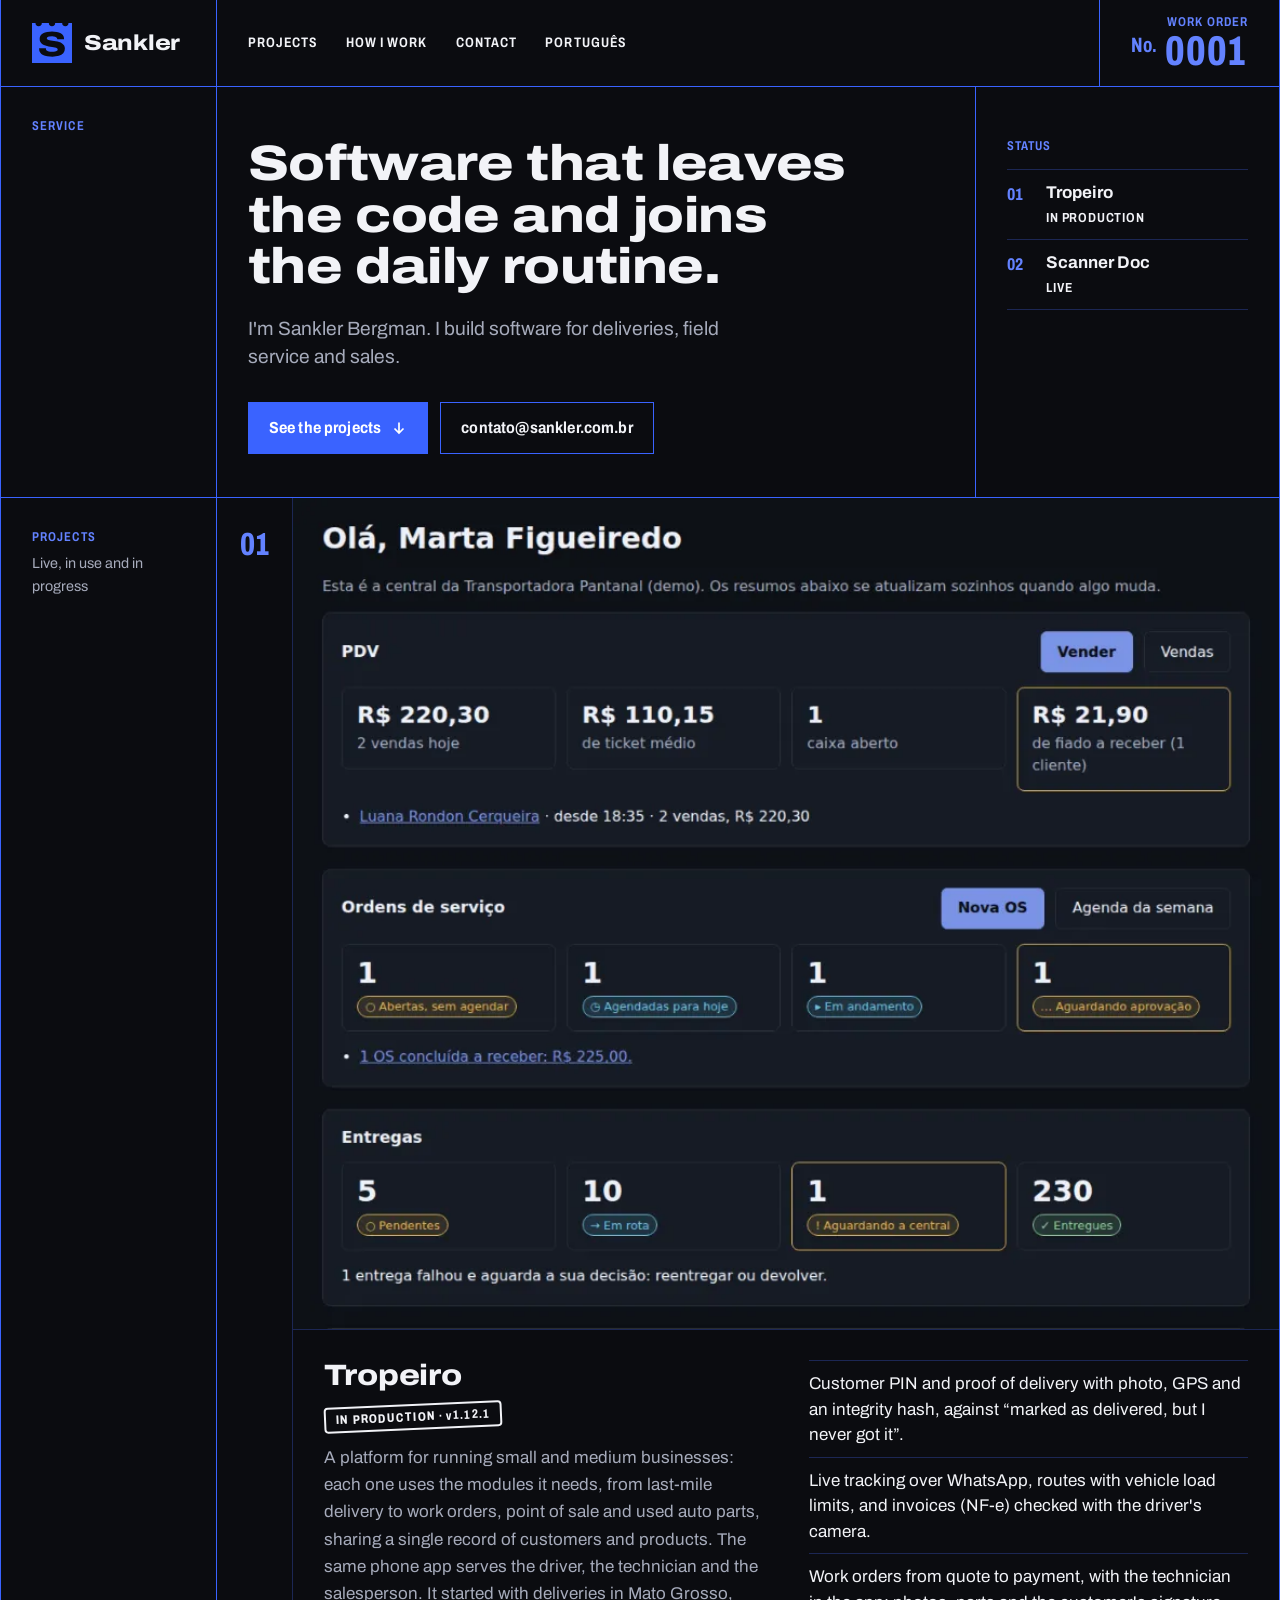
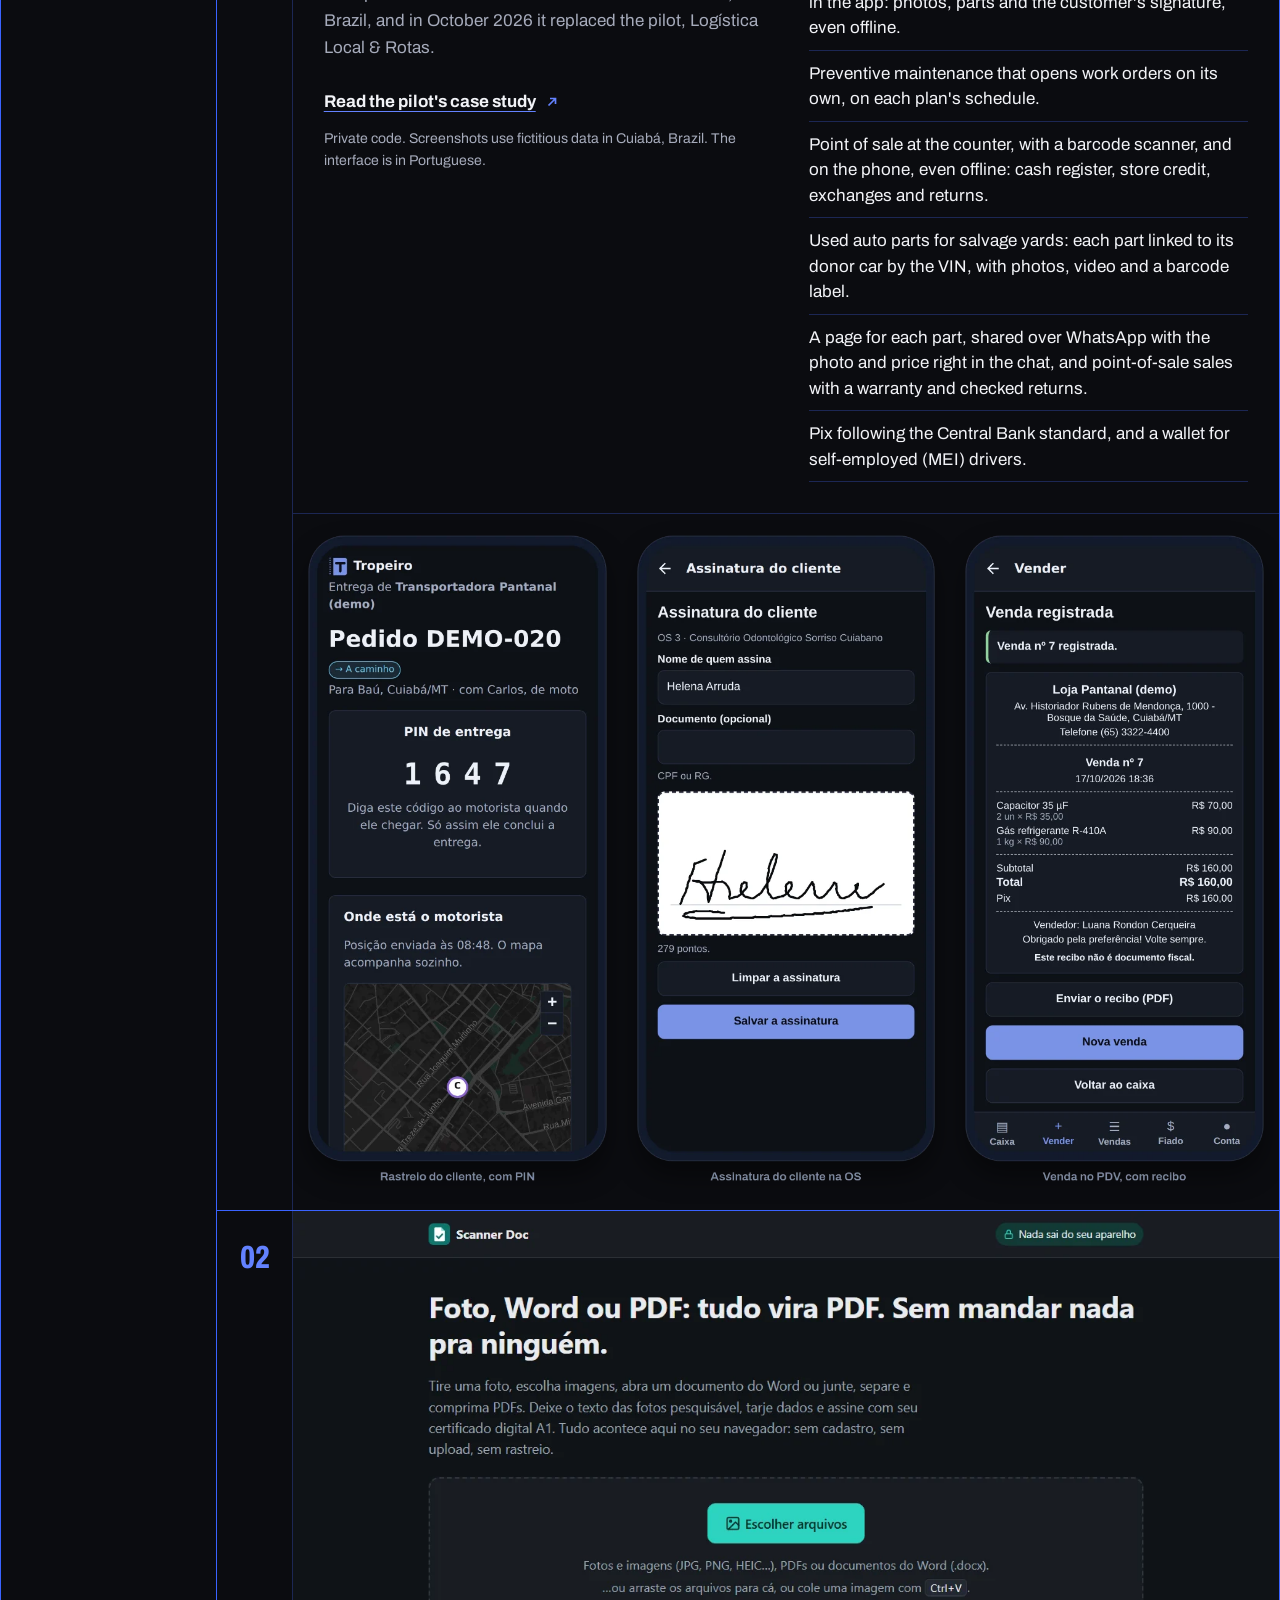
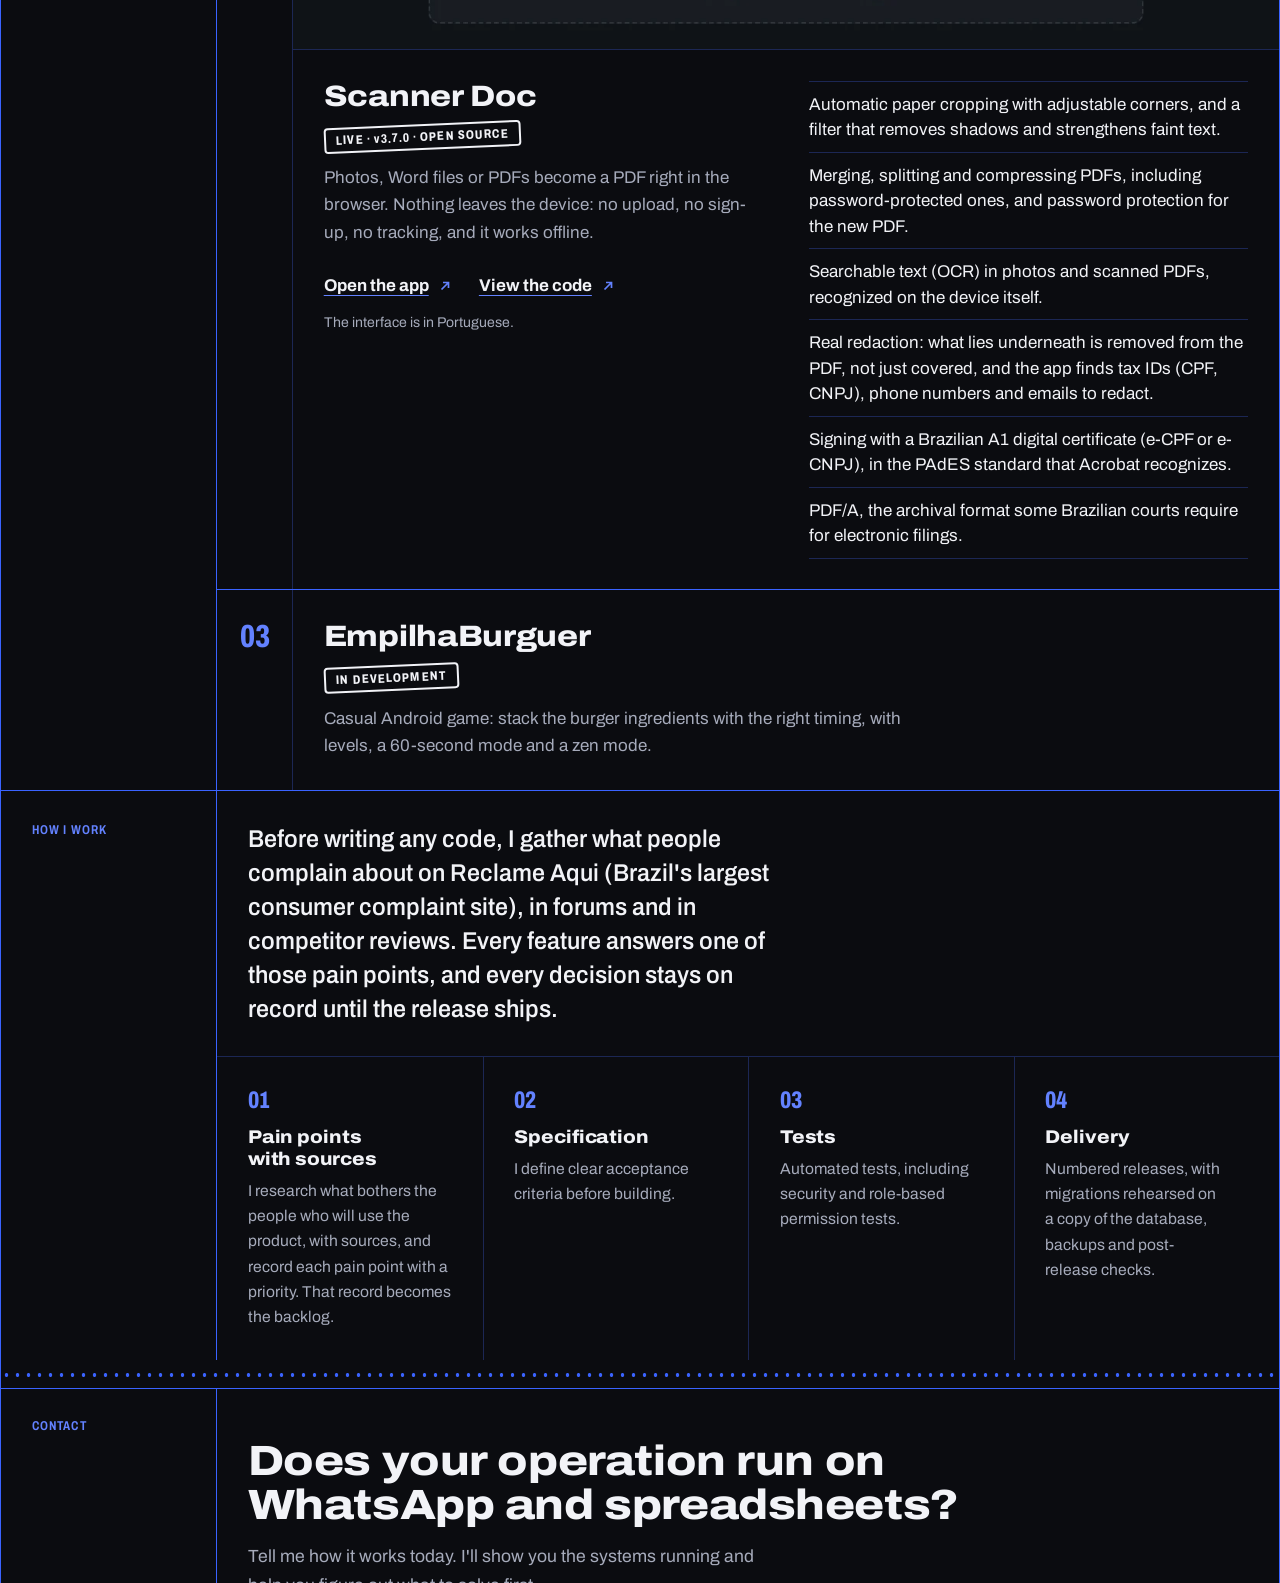
==== en/index.html @ 580c7a12 "fix: "© 2026 Sankler Bergman" numa linha a 1440px, sem partir o nome (#6) Na coluna de rótulos do ro" ====
<!doctype html>
<html lang="en">
<head>
  <meta charset="utf-8">
  <meta name="viewport" content="width=device-width, initial-scale=1">
  <title>Sankler Bergman · Software for the operations of small and mid-sized businesses</title>
  <meta name="description" content="I build software for deliveries, field service and sales at small and mid-sized businesses, with a web dashboard, a mobile app and Pix payments, starting from the real complaints of the people who use it.">
  <meta name="color-scheme" content="dark">
  <meta name="theme-color" content="#050608">
  <link rel="canonical" href="https://sankler.com.br/en/">
  <link rel="alternate" hreflang="pt-BR" href="https://sankler.com.br/">
  <link rel="alternate" hreflang="en" href="https://sankler.com.br/en/">
  <link rel="alternate" hreflang="x-default" href="https://sankler.com.br/">
  <link rel="icon" href="../favicon.ico" sizes="32x32">
  <link rel="icon" href="../favicon.svg" type="image/svg+xml">
  <link rel="apple-touch-icon" href="../apple-touch-icon.png">
  <meta property="og:type" content="website">
  <meta property="og:locale" content="en_US">
  <meta property="og:url" content="https://sankler.com.br/en/">
  <meta property="og:title" content="Sankler Bergman · Software for the operations of small and mid-sized businesses">
  <meta property="og:description" content="Deliveries, field service and sales, with a web dashboard, a mobile app and Pix payments, starting from the real complaints of the people who use it.">
  <meta property="og:image" content="https://sankler.com.br/assets/og.png">
  <meta property="og:image:width" content="1200">
  <meta property="og:image:height" content="630">
  <meta name="twitter:card" content="summary_large_image">
  <link rel="preload" href="../assets/fonts/archivo-latin.woff2" as="font" type="font/woff2" crossorigin>
  <link rel="stylesheet" href="../assets/style.css">
</head>
<body>
  <a class="skip" href="#content">Skip to content</a>

  <div class="sheet">
    <header class="head">
      <a class="brand" href="./" aria-label="Sankler, home">
        <img src="../assets/brand/sankler-simbolo-reduzido.svg" width="40" height="40" alt="">
        <span class="brand-name">Sankler</span>
        <span class="brand-sub">Software development</span>
      </a>
      <nav class="nav" aria-label="Main">
        <a href="#projects">Projects</a>
        <a href="#how-i-work">How I work</a>
        <a href="#contact">Contact</a>
        <a href="../" hreflang="pt-BR" lang="pt-BR">Português</a>
      </nav>
      <p class="order" aria-hidden="true"><span class="field">Work order</span> <span class="order-no"><span class="order-sign">No.</span> 0001</span></p>
    </header>

    <main id="content">
      <section class="row" aria-labelledby="title">
        <div class="row-label row-label-quiet"><p class="field">Service</p></div>
        <div class="hero">
          <div class="hero-main">
            <h1 id="title">Software that leaves the code and joins the daily routine.</h1>
            <p class="lead">I'm Sankler Bergman. I build software for deliveries, field service and sales.</p>
            <div class="actions">
              <a class="btn btn-primary" href="#projects">See the projects <span class="icon icon-down" aria-hidden="true"></span></a>
              <a class="btn" href="mailto:contato@sankler.com.br?subject=Contact%20from%20the%20website&amp;body=Company%3A%20%0D%0AWhat%20you%20do%3A%20%0D%0AHow%20you%20run%20operations%20today%3A%20%0D%0A">contato@sankler.com.br</a>
            </div>
          </div>
          <nav class="index" aria-labelledby="title-status">
            <p class="field" id="title-status">Status</p>
            <ol class="index-list">
              <li><a href="#tropeiro"><span class="index-n">01</span><span class="index-t">Tropeiro</span><span class="index-s">In production</span></a></li>
              <li><a href="#scanner"><span class="index-n">02</span><span class="index-t">Scanner Doc</span><span class="index-s">Live</span></a></li>
            </ol>
          </nav>
        </div>
      </section>

      <section id="projects" class="row" aria-labelledby="title-projects">
        <div class="row-label">
          <h2 class="field" id="title-projects">Projects</h2>
          <p class="label-note">Live, in use and in progress</p>
        </div>
        <div class="items">
          <article class="item" id="tropeiro" aria-labelledby="title-tropeiro">
            <p class="item-n" aria-hidden="true">01</p>
            <div class="item-body">
              <div class="item-text">
                <div class="item-head">
                  <h3 id="title-tropeiro">Tropeiro</h3>
                  <p class="stamp">In production · <span class="ver">v1.12.1</span></p>
                </div>
                <p>A platform for running small and medium businesses: each one uses the modules it needs, from last-mile delivery to work orders, point of sale and used auto parts, sharing a single record of customers and products. The same phone app serves the driver, the technician and the salesperson. It started with deliveries in Mato Grosso, Brazil, and in October 2026 it replaced the pilot, Logística Local &amp; Rotas.</p>
                <p class="links"><a class="go" href="https://github.com/sanklerbergman/logistica-local-rotas-case/blob/main/README.en.md">Read the pilot's case study</a></p>
                <p class="note">Private code. Screenshots use fictitious data in Cuiabá, Brazil. The interface is in Portuguese.</p>
              </div>
              <ul class="lines">
                <li>Customer PIN and proof of delivery with photo, GPS and an integrity hash, against “marked as delivered, but I never got it”.</li>
                <li>Live tracking over WhatsApp, routes with vehicle load limits, and invoices (NF-e) checked with the driver's camera.</li>
                <li>Work orders from quote to payment, with the technician in the app: photos, parts and the customer's signature, even offline.</li>
                <li>Preventive maintenance that opens work orders on its own, on each plan's schedule.</li>
                <li>Point of sale at the counter, with a barcode scanner, and on the phone, even offline: cash register, store credit, exchanges and returns.</li>
                <li>Used auto parts for salvage yards: each part linked to its donor car by the VIN, with photos, video and a barcode label.</li>
                <li>A page for each part, shared over WhatsApp with the photo and price right in the chat, and point-of-sale sales with a warranty and checked returns.</li>
                <li>Pix following the Central Bank standard, and a wallet for self-employed (MEI) drivers.</li>
              </ul>
            </div>
            <figure class="item-media">
              <picture>
                <source media="(max-width: 760px)" srcset="../assets/img/painel-inicio-escuro-celular.webp" width="912" height="768">
                <img src="../assets/img/painel-inicio-escuro.webp" width="1440" height="900" alt="Tropeiro's dashboard home, with live summaries of the company's point of sale, work orders and deliveries" fetchpriority="high">
              </picture>
            </figure>
            <figure class="item-media-end phones">
              <img src="../assets/img/celular-rastreio-escuro.webp" width="533" height="1129" loading="lazy" alt="Order tracking on the customer's phone, with the PIN that confirms receipt and the driver on the map">
              <img src="../assets/img/celular-os-escuro.webp" width="533" height="1129" loading="lazy" alt="The technician's app with the customer's finger-drawn signature on the work order">
              <img src="../assets/img/celular-pdv-escuro.webp" width="533" height="1129" loading="lazy" alt="A sale recorded on the phone's point of sale, with the receipt, the Pix payment and the button to send the PDF">
            </figure>
          </article>

          <article class="item" id="scanner" aria-labelledby="title-scanner">
            <p class="item-n" aria-hidden="true">02</p>
            <div class="item-body">
              <div class="item-text">
                <div class="item-head">
                  <h3 id="title-scanner">Scanner Doc</h3>
                  <p class="stamp">Live · <span class="ver">v3.7.0</span> · open source</p>
                </div>
                <p>Photos, Word files or PDFs become a PDF right in the browser. Nothing leaves the device: no upload, no sign-up, no tracking, and it works offline.</p>
                <p class="links">
                  <a class="go" href="https://scanner.sankler.com.br/">Open the app</a>
                  <a class="go" href="https://github.com/sanklerbergman/doc-scanner-pdf-engine">View the code</a>
                </p>
                <p class="note">The interface is in Portuguese.</p>
              </div>
              <ul class="lines">
                <li>Automatic paper cropping with adjustable corners, and a filter that removes shadows and strengthens faint text.</li>
                <li>Merging, splitting and compressing PDFs, including password-protected ones, and password protection for the new PDF.</li>
                <li>Searchable text (OCR) in photos and scanned PDFs, recognized on the device itself.</li>
                <li>Real redaction: what lies underneath is removed from the PDF, not just covered, and the app finds tax IDs (CPF, CNPJ), phone numbers and emails to redact.</li>
                <li>Signing with a Brazilian A1 digital certificate (e-CPF or e-CNPJ), in the PAdES standard that Acrobat recognizes.</li>
                <li>PDF/A, the archival format some Brazilian courts require for electronic filings.</li>
              </ul>
            </div>
            <figure class="item-media crop-top">
              <img src="../assets/img/scanner-escuro.webp" width="1280" height="800" loading="lazy" alt="Scanner Doc home screen: a button to choose photos, PDFs or Word files, and the promise that nothing leaves the device">
            </figure>
          </article>

          <article class="item item-slim" id="empilhaburguer" aria-labelledby="title-empilhaburguer">
            <p class="item-n" aria-hidden="true">03</p>
            <div class="item-body">
              <div class="item-head">
                <h3 id="title-empilhaburguer">EmpilhaBurguer</h3>
                <p class="stamp">In development</p>
              </div>
              <p>Casual Android game: stack the burger ingredients with the right timing, with levels, a 60-second mode and a zen mode.</p>
            </div>
          </article>
        </div>
      </section>

      <section id="how-i-work" class="row" aria-labelledby="title-method">
        <div class="row-label"><h2 class="field" id="title-method">How I work</h2></div>
        <div class="method">
          <p class="method-lead">Before writing any code, I gather what people complain about on Reclame Aqui (Brazil's largest consumer complaint site), in forums and in competitor reviews. Every feature answers one of those pain points, and every decision stays on record until the release ships.</p>
          <ol class="steps">
            <li>
              <h3>Pain points with sources</h3>
              <p>I research what bothers the people who will use the product, with sources, and record each pain point with a priority. That record becomes the backlog.</p>
            </li>
            <li>
              <h3>Specification</h3>
              <p>I define clear acceptance criteria before building.</p>
            </li>
            <li>
              <h3>Tests</h3>
              <p>Automated tests, including security and role-based permission tests.</p>
            </li>
            <li>
              <h3>Delivery</h3>
              <p>Numbered releases, with migrations rehearsed on a copy of the database, backups and post-release checks.</p>
            </li>
          </ol>
        </div>
      </section>

      <section id="contact" class="row row-stub" aria-labelledby="title-contact">
        <div class="row-label row-label-quiet"><p class="field">Contact</p></div>
        <div class="contact">
          <h2 class="contact-q" id="title-contact">Does your operation run on WhatsApp and spreadsheets?</h2>
          <p class="contact-text">Tell me how it works today. I'll show you the systems running and help you figure out what to solve first.</p>
          <div class="actions">
            <a class="btn btn-primary" href="mailto:contato@sankler.com.br?subject=Contact%20from%20the%20website&amp;body=Company%3A%20%0D%0AWhat%20you%20do%3A%20%0D%0AHow%20you%20run%20operations%20today%3A%20%0D%0A">contato@sankler.com.br</a>
            <a class="btn" href="https://www.linkedin.com/in/sankler-bergman-64962511b/">Message me on LinkedIn</a>
            <a class="btn" href="https://github.com/sanklerbergman">View GitHub</a>
          </div>
        </div>
      </section>
    </main>

    <footer class="row foot">
      <div class="row-label"><p>© 2026 <span>Sankler Bergman</span></p></div>
      <div class="foot-text"><p>No cookies. Visits counted by Cloudflare Web Analytics.</p><p class="version">v1.7.1</p></div>
    </footer>
  </div>
  <!-- Cloudflare Web Analytics --><script type='module' src='https://static.cloudflareinsights.com/beacon.min.js' data-cf-beacon='{"token": "7807c7852e47422086e274342e7d65ed"}'></script><!-- End Cloudflare Web Analytics -->
</body>
</html>
---- assets/style.css ----
/* sankler.com.br: uma folha só. A página é um talão de ordem de serviço:
   o azul da marca imprime a grade e os rótulos, o branco é o que foi preenchido.
   Sempre no tema escuro. */

@font-face {
  font-family: "Archivo";
  src: url("fonts/archivo-latin.woff2") format("woff2");
  font-weight: 100 900;
  font-stretch: 62% 125%;
  font-style: normal;
  font-display: swap;
}

:root {
  --desk: #050608;
  --paper: #0b0c10;
  --ink: #f2f3f7;
  --ink-soft: #a6abbb;
  --brand: #3a63ff;
  --brand-strong: #2a4ff0;
  --on-brand: #ffffff;
  --line: #3a63ff;
  --spot: #6382ff;
  --spot-rule: #1c2754;
  --spot-wash: #121a3a;
  --stamp: #f2f3f7;
  --sheet: 1600px;
  --label: 13.5rem;
  --pad: clamp(20px, 2.4vw, 32px);
  --ease-out: cubic-bezier(0.16, 1, 0.3, 1);
  color-scheme: dark;
}

*,
*::before,
*::after { box-sizing: border-box; }

html {
  -webkit-text-size-adjust: 100%;
  scroll-behavior: smooth;
  scrollbar-color: var(--brand) var(--desk);
}

body {
  margin: 0;
  background: var(--desk);
  color: var(--ink);
  font-family: "Archivo", "Segoe UI", system-ui, -apple-system, Roboto, "Helvetica Neue", Arial, sans-serif;
  font-size: 1.0625rem;
  line-height: 1.6;
  text-rendering: optimizeLegibility;
}

::selection { background: var(--brand); color: var(--on-brand); }

img, picture { display: block; max-width: 100%; height: auto; }

a {
  color: inherit;
  text-decoration-color: var(--spot);
  text-decoration-thickness: 1px;
  text-underline-offset: 4px;
}
a:hover { color: var(--spot); text-decoration-thickness: 2px; }

:focus-visible { outline: 2px solid var(--spot); outline-offset: 3px; }

h1, h2, h3 { margin: 0; text-wrap: balance; }
p { margin: 0; text-wrap: pretty; }
figure { margin: 0; }

.skip {
  position: absolute; left: 12px; top: -60px; z-index: 10;
  padding: 10px 14px;
  background: var(--brand); color: var(--on-brand); font-weight: 650; text-decoration: none;
}
.skip:focus { top: 12px; }
.skip:hover { color: var(--on-brand); }

/* Rótulo impresso: a voz do talão. */

.field {
  color: var(--spot);
  font-size: 0.8rem;
  font-weight: 650;
  font-stretch: 75%;
  letter-spacing: 0.09em;
  line-height: 1.3;
  text-transform: uppercase;
}

/* A folha */

.sheet {
  max-width: var(--sheet);
  margin-inline: auto;
  background: var(--paper);
  border-inline: 1px solid var(--line);
  /* O carimbo entra em scale(1.7) e passaria da borda no celular. clip corta sem criar rolagem e não quebra sticky. */
  overflow-x: clip;
}

@media (min-width: 1664px) {
  .sheet { margin-block: 32px; border-block: 1px solid var(--line); }
}

.row {
  display: grid;
  grid-template-columns: var(--label) minmax(0, 1fr);
  border-top: 1px solid var(--line);
}

.row-label {
  padding: var(--pad);
  border-right: 1px solid var(--line);
}

.label-note { color: var(--ink-soft); font-size: 0.9rem; margin-top: 6px; }

section { scroll-margin-top: 12px; }

/* Cabeçalho do talão */

.head {
  display: grid;
  grid-template-columns: var(--label) minmax(0, 1fr) auto;
  align-items: stretch;
}

.brand {
  display: grid;
  grid-template-columns: auto 1fr;
  column-gap: 12px;
  align-content: center;
  align-items: center;
  padding: 18px var(--pad);
  border-right: 1px solid var(--line);
  color: var(--ink);
  text-decoration: none;
}
.brand:hover { color: var(--ink); }
.brand img { width: 40px; height: 40px; align-self: center; }
.brand-name { font-size: 1.35rem; font-weight: 800; font-stretch: 118%; letter-spacing: -0.01em; line-height: 1.05; }
/* O subtítulo só cabe numa linha no celular, onde a marca tem a largura toda. */
.brand-sub { display: none; color: var(--ink-soft); font-size: 0.8rem; font-stretch: 80%; line-height: 1.3; }

.nav {
  display: flex;
  flex-wrap: wrap;
  align-items: center;
  gap: 0 4px;
  padding: 10px calc(var(--pad) - 12px);
}
.nav a {
  display: inline-flex; align-items: center; min-height: 44px; padding: 0 12px;
  color: var(--ink);
  font-size: 0.86rem; font-weight: 650; font-stretch: 78%;
  letter-spacing: 0.08em; text-transform: uppercase; text-decoration: none;
}
.nav a:hover { color: var(--spot); text-decoration: underline; text-decoration-thickness: 2px; }

.order {
  display: flex; flex-direction: column; justify-content: center; align-items: flex-end;
  padding: 14px var(--pad);
  border-left: 1px solid var(--line);
  text-align: right;
}
.order-no {
  color: var(--spot);
  font-size: 2.6rem; font-weight: 800; font-stretch: 70%;
  font-variant-numeric: tabular-nums;
  letter-spacing: 0.02em; line-height: 1;
}
.order-sign { font-size: 0.5em; font-weight: 700; letter-spacing: 0; vertical-align: 0.6em; margin-right: 2px; }

/* Serviço */

.hero {
  display: grid;
  grid-template-columns: minmax(0, 1fr) 19rem;
}

.hero-main { padding: clamp(28px, 4vw, 56px) var(--pad) clamp(28px, 3.4vw, 48px); }

.hero h1 {
  font-size: clamp(2.1rem, 3.9vw, 4.5rem);
  font-weight: 800;
  font-stretch: 118%;
  letter-spacing: -0.012em;
  line-height: 1.03;
}

.lead {
  color: var(--ink-soft);
  font-size: clamp(1.1rem, 1.5vw, 1.3rem);
  line-height: 1.5;
  max-width: 44ch;
  margin-top: 22px;
}

.actions { display: flex; flex-wrap: wrap; gap: 12px; margin-top: 30px; }

.btn {
  display: inline-flex; align-items: center; justify-content: center; gap: 10px;
  min-height: 48px; padding: 12px 20px;
  border: 1px solid var(--line);
  background: transparent; color: var(--ink);
  font-size: 1rem; font-weight: 700; font-stretch: 88%; letter-spacing: 0.01em;
  text-decoration: none;
  transition: background-color 0.18s var(--ease-out), color 0.18s var(--ease-out);
}
.btn:hover { background: var(--spot-wash); color: var(--ink); }
.btn-primary { background: var(--brand); border-color: var(--brand); color: var(--on-brand); }
.btn-primary:hover { background: var(--brand-strong); color: var(--on-brand); }

.icon {
  display: inline-block; flex: none; width: 1em; height: 1em;
  background: currentColor;
  -webkit-mask: var(--glyph) center / contain no-repeat;
  mask: var(--glyph) center / contain no-repeat;
}
.icon-down { --glyph: url("data:image/svg+xml,%3Csvg xmlns='http://www.w3.org/2000/svg' viewBox='0 0 16 16'%3E%3Cpath d='M8 2.5v10M3.5 8.5 8 13l4.5-4.5' fill='none' stroke='%23000' stroke-width='1.7'/%3E%3C/svg%3E"); }

.index {
  display: flex; flex-direction: column;
  padding: clamp(28px, 4vw, 56px) var(--pad) var(--pad);
  border-left: 1px solid var(--line);
}
.index-list { list-style: none; margin: 14px 0 0; padding: 0; border-top: 1px solid var(--spot-rule); }
.index-list li { border-bottom: 1px solid var(--spot-rule); }
.index-list a {
  display: grid; grid-template-columns: 2.1rem 1fr; column-gap: 6px;
  padding: 12px 0 11px;
  text-decoration: none;
}
.index-n {
  grid-row: span 2;
  color: var(--spot); font-weight: 750; font-stretch: 75%;
  font-variant-numeric: tabular-nums; line-height: 1.5;
}
.index-t { font-weight: 700; line-height: 1.3; }
.index-s { color: var(--stamp); font-size: 0.82rem; font-weight: 650; font-stretch: 80%; letter-spacing: 0.06em; text-transform: uppercase; margin-top: 3px; }
.index-list a:hover .index-t { color: var(--spot); text-decoration: underline; text-decoration-thickness: 2px; text-underline-offset: 4px; }

/* Projetos: cada um é um item da OS, com a imagem encostada nas linhas. */

.item {
  display: grid;
  grid-template-columns: 4.75rem minmax(0, 1fr);
}
.item + .item { border-top: 1px solid var(--line); }

.item-n {
  grid-row: span 2;
  padding: var(--pad) 0;
  border-right: 1px solid var(--spot-rule);
  color: var(--spot);
  font-size: 2rem; font-weight: 800; font-stretch: 70%;
  font-variant-numeric: tabular-nums;
  line-height: 1; text-align: center;
}
.item-slim .item-n { grid-row: auto; }
.item:has(.item-media-end) .item-n { grid-row: span 3; }

.item-media { grid-column: 2; grid-row: 1; border-bottom: 1px solid var(--spot-rule); }
.item-media img { width: 100%; }
/* A captura do Scanner Doc termina logo abaixo da área de envio, sem texto cortado. */
.item-media.crop-top img { aspect-ratio: 1280 / 568; object-fit: cover; object-position: top; }

/* A segunda imagem do item fecha o item, depois do texto que ela mostra. */
.item-media-end { grid-column: 2; grid-row: 3; border-top: 1px solid var(--spot-rule); }

/* Os três celulares lado a lado; no celular viram uma faixa que corre para o lado. */
.phones { display: grid; grid-template-columns: repeat(3, minmax(0, 1fr)); }
.phones img { width: 100%; }

.item-body { grid-column: 2; grid-row: 2; padding: var(--pad); }
.item-slim .item-body { grid-row: 1; }
.item-body:has(.lines) {
  display: grid;
  grid-template-columns: minmax(0, 1fr) minmax(0, 1fr);
  column-gap: calc(var(--pad) * 1.5);
  align-items: start;
}

.item-body p { color: var(--ink-soft); margin-top: 14px; max-width: 60ch; }

.item h3 {
  font-size: clamp(1.5rem, 2.3vw, 2rem);
  font-weight: 800; font-stretch: 115%;
  letter-spacing: -0.01em; line-height: 1.08;
}

.stamp {
  display: inline-block;
  padding: 4px 10px 3px;
  border: 2px solid var(--stamp);
  border-radius: 4px;
  color: var(--stamp);
  font-size: 0.78rem; font-weight: 750; font-stretch: 78%;
  letter-spacing: 0.09em; line-height: 1.2; text-transform: uppercase;
  white-space: nowrap;
  transform: rotate(-2.5deg);
}
.item-body .stamp { color: var(--stamp); margin-top: 12px; }
.stamp .ver { text-transform: none; }

.lines { list-style: none; margin: 0; padding: 0; border-top: 1px solid var(--spot-rule); }
.lines li { padding: 10px 0 9px; border-bottom: 1px solid var(--spot-rule); line-height: 1.5; }

.item-body .links { display: flex; flex-wrap: wrap; gap: 8px 26px; margin-top: 18px; }
.go {
  display: inline-flex; align-items: center; gap: 8px; min-height: 44px;
  color: var(--ink); font-weight: 700;
  text-decoration: underline; text-decoration-color: var(--spot);
}
.go::after {
  content: ""; width: 0.95em; height: 0.95em; flex: none;
  background: var(--spot);
  -webkit-mask: url("data:image/svg+xml,%3Csvg xmlns='http://www.w3.org/2000/svg' viewBox='0 0 16 16'%3E%3Cpath d='M4.5 11.5l7-7M6 4.5h5.5V10' fill='none' stroke='%23000' stroke-width='1.7'/%3E%3C/svg%3E") center / contain no-repeat;
  mask: url("data:image/svg+xml,%3Csvg xmlns='http://www.w3.org/2000/svg' viewBox='0 0 16 16'%3E%3Cpath d='M4.5 11.5l7-7M6 4.5h5.5V10' fill='none' stroke='%23000' stroke-width='1.7'/%3E%3C/svg%3E") center / contain no-repeat;
  transition: transform 0.2s var(--ease-out);
}
.go:hover::after { transform: translate(2px, -2px); }

.item-body .note { font-size: 0.88rem; margin-top: 4px; }

/* Como eu trabalho */

.method-lead {
  padding: var(--pad);
  font-size: clamp(1.2rem, 1.9vw, 1.55rem);
  font-weight: 560; font-stretch: 94%;
  line-height: 1.4;
  max-width: 46ch;
}

.steps {
  list-style: none; margin: 0; padding: 0;
  display: grid; grid-template-columns: repeat(4, minmax(0, 1fr));
  border-top: 1px solid var(--spot-rule);
  counter-reset: passo;
}
.steps li { counter-increment: passo; padding: var(--pad); }
.steps li + li { border-left: 1px solid var(--spot-rule); }
.steps li::before {
  content: counter(passo, decimal-leading-zero);
  display: block;
  color: var(--spot);
  font-size: 1.5rem; font-weight: 800; font-stretch: 70%;
  font-variant-numeric: tabular-nums; line-height: 1;
}
.steps h3 { font-size: 1.15rem; font-weight: 800; font-stretch: 110%; letter-spacing: -0.005em; line-height: 1.2; margin-top: 14px; }
.steps p { color: var(--ink-soft); font-size: 0.98rem; margin-top: 8px; }

/* Contato: o canhoto, depois do picote. */

.row-stub { position: relative; border-top: 0; margin-top: 28px; }
.row-stub::before {
  content: "";
  position: absolute; left: 0; right: 0; top: -15px; height: 4px;
  background: radial-gradient(circle, var(--line) 1.6px, transparent 2.1px) 0 50% / 11px 4px repeat-x;
}
.row-stub::after {
  content: "";
  position: absolute; left: 0; right: 0; top: 0;
  border-top: 1px solid var(--line);
}

.contact { padding: clamp(28px, 4vw, 56px) var(--pad); }
.contact-q {
  font-size: clamp(1.75rem, 3.3vw, 2.8rem);
  font-weight: 800; font-stretch: 115%;
  letter-spacing: -0.01em; line-height: 1.05;
  max-width: 24ch;
}
.contact-text { color: var(--ink-soft); font-size: 1.1rem; max-width: 52ch; margin-top: 16px; }

/* Rodapé */

.foot { color: var(--ink-soft); font-size: 0.9rem; }
.foot .row-label { padding-block: 20px; }
/* O nome não se parte: onde a coluna é estreita, a quebra cai depois do ano. */
.foot .row-label p { font-stretch: 85%; }
.foot .row-label span { white-space: nowrap; }
.foot-text { display: flex; flex-wrap: wrap; justify-content: space-between; gap: 4px 24px; padding: 20px var(--pad); }
.version { font-variant-numeric: tabular-nums; }

/* O carimbo bate quando o item chega à tela. Sem suporte, ele já está lá. */

@media (prefers-reduced-motion: no-preference) {
  @supports (animation-timeline: view()) {
    .item .stamp {
      animation: carimbo var(--ease-out) both;
      animation-timeline: view();
      animation-range: entry 35% cover 30%;
    }
  }
}

@keyframes carimbo {
  from { opacity: 0; transform: rotate(-10deg) scale(1.7); }
  45% { opacity: 1; }
  to { opacity: 1; transform: rotate(-2.5deg) scale(1); }
}

/* Telas menores */

@media (max-width: 1080px) {
  :root { --label: 10.5rem; }
  .hero { grid-template-columns: 1fr; }
  .index { border-left: 0; border-top: 1px solid var(--line); padding-top: var(--pad); }
  .item { grid-template-columns: 4rem minmax(0, 1fr); }
  .steps { grid-template-columns: repeat(2, minmax(0, 1fr)); }
  .steps li:nth-child(3) { border-left: 0; }
  .steps li:nth-child(n + 3) { border-top: 1px solid var(--spot-rule); }
}

@media (max-width: 900px) {
  .item-body:has(.lines) { display: block; }
  .item-body .lines { margin-top: 18px; }
}

@media (max-width: 760px) {
  :root { --pad: 18px; }
  .row { grid-template-columns: 1fr; }
  .row-label { border-right: 0; border-bottom: 1px solid var(--spot-rule); padding-block: 12px; }
  .label-note { display: inline; margin: 0 0 0 10px; font-size: 0.85rem; }
  .label-note::before { content: "· "; }
  .row-label .field { display: inline; }
  .row-label-quiet {
    position: absolute; width: 1px; height: 1px; padding: 0; overflow: hidden;
    clip-path: inset(50%); white-space: nowrap;
  }

  .head { grid-template-columns: 1fr auto; }
  .brand { border-right: 0; padding-block: 14px; }
  .brand-sub { display: block; }
  .brand img { grid-row: span 2; width: 34px; height: 34px; }
  .brand-name { font-size: 1.3rem; }
  .order { padding-block: 12px; }
  .order-no { font-size: 2rem; }
  .nav { grid-column: 1 / -1; grid-row: 2; border-top: 1px solid var(--line); padding: 2px 6px; justify-content: space-between; }
  .nav a { padding: 0 8px; font-size: 0.8rem; }

  .hero-main { padding-top: 28px; }
  .actions .btn { flex: 1 1 100%; }

  .item { grid-template-columns: 3rem minmax(0, 1fr); }
  .item-media, .item-media-end { grid-column: 1 / -1; }
  .item-n { grid-row: 2; font-size: 1.5rem; padding-top: 22px; }
  .item-slim .item-n { grid-row: 1; }
  .item:has(.item-media-end) .item-n { grid-row: 2; }

  .phones {
    display: flex;
    overflow-x: auto;
    scroll-snap-type: x mandatory;
    overscroll-behavior-x: contain;
    scrollbar-width: thin;
  }
  .phones img { flex: 0 0 80%; width: 80%; scroll-snap-align: center; }
  .phones:focus-visible { outline-offset: -2px; }

  .steps { grid-template-columns: 1fr; }
  .steps li + li { border-left: 0; border-top: 1px solid var(--spot-rule); }

  .foot .row-label { border-bottom: 0; padding-bottom: 0; }
  .foot-text { padding-top: 4px; }
}

/* Celular estreito: o subtítulo da marca e a navegação continuam numa linha cada. */

@media (max-width: 400px) {
  .brand { padding-inline: 14px; column-gap: 10px; }
  .order { padding-inline: 14px; }
  .order .field { font-size: 0.72rem; letter-spacing: 0.05em; }
  .order-no { font-size: 1.75rem; }
  .nav { padding-inline: 2px; }
  .nav a { padding: 0 6px; letter-spacing: 0.04em; }
}

@media (max-width: 340px) {
  .order .field { display: none; }
  .nav a { padding: 0 4px; font-size: 0.74rem; letter-spacing: 0.02em; }
}

@media (prefers-reduced-motion: reduce) {
  html { scroll-behavior: auto; }
  .btn, .go::after { transition: none; }
}
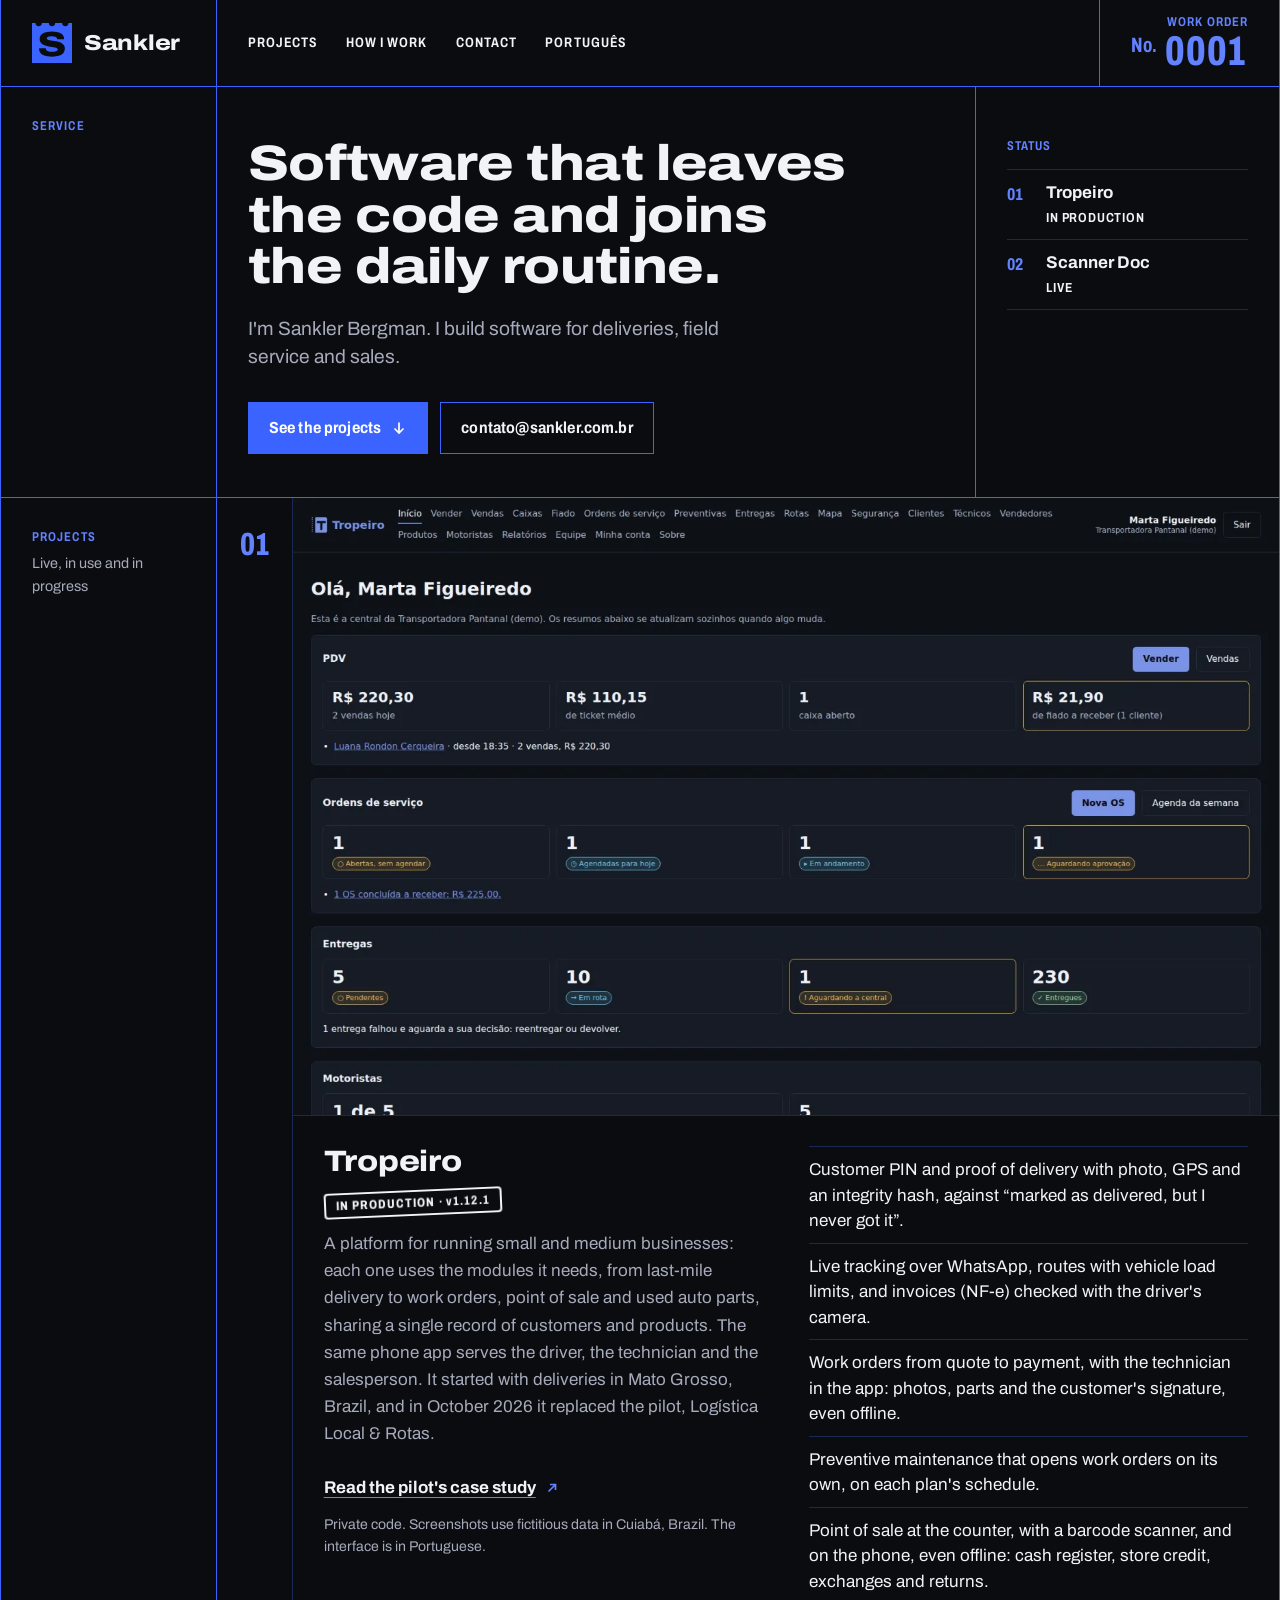
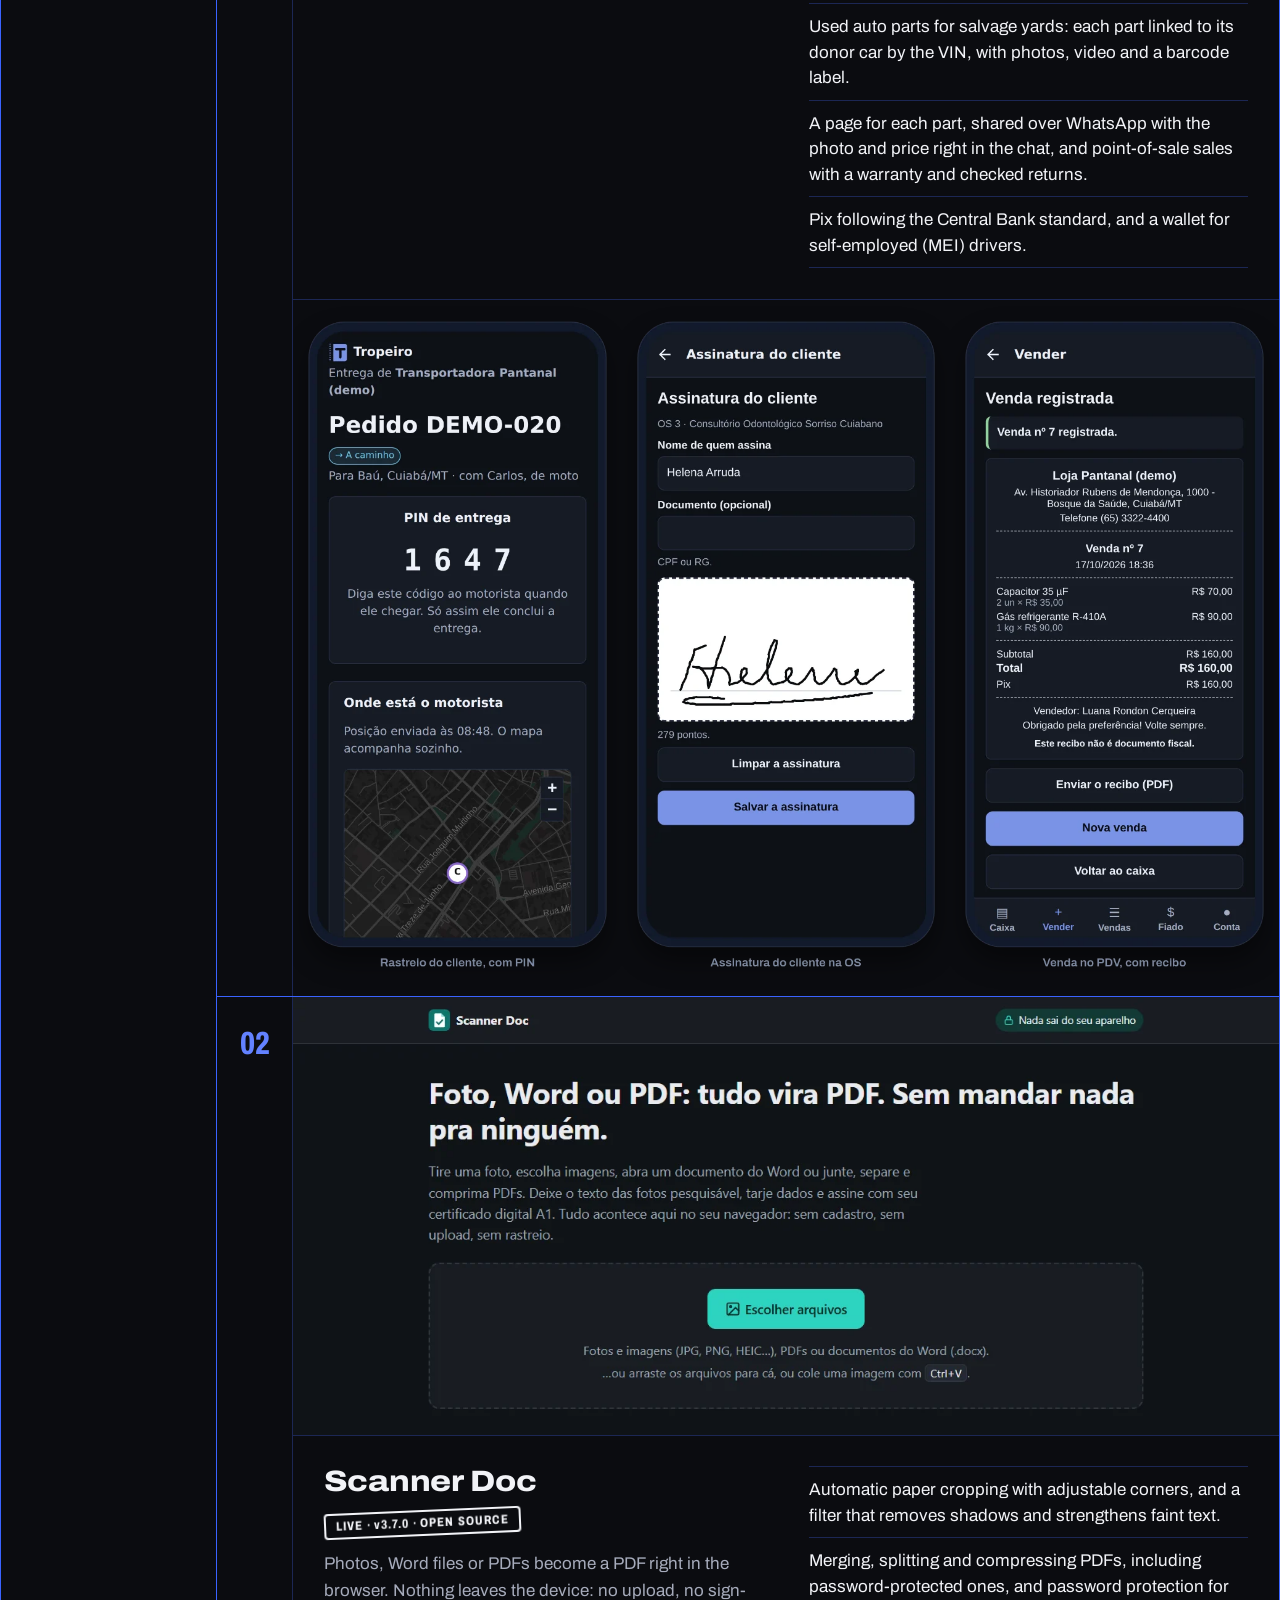
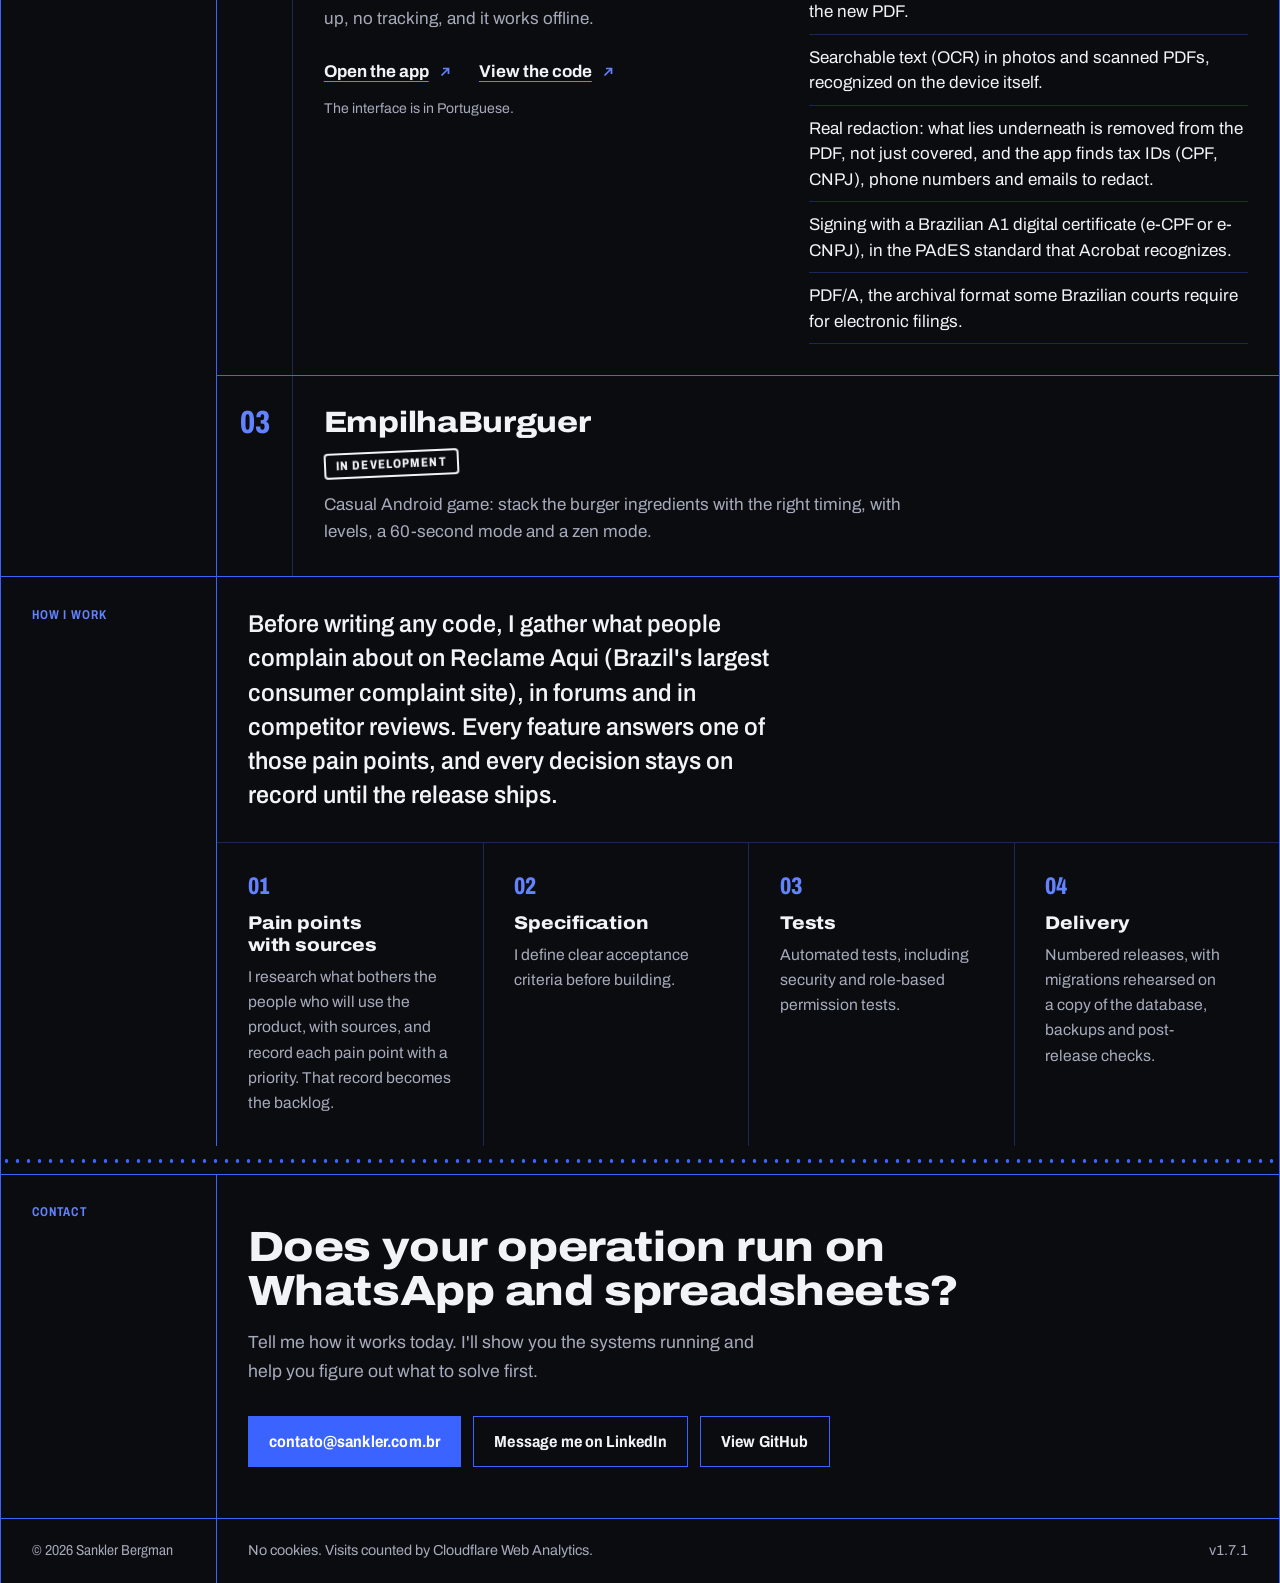
==== commit 4997a0b2: "feat: o rótulo "Projetos" acompanha a linha enquanto ela rola (#7) A linha dos projetos é alta, e o " ====
--- a/en/index.html
+++ b/en/index.html
@@ -69,8 +69,10 @@
 
       <section id="projects" class="row" aria-labelledby="title-projects">
         <div class="row-label">
-          <h2 class="field" id="title-projects">Projects</h2>
-          <p class="label-note">Live, in use and in progress</p>
+          <div>
+            <h2 class="field" id="title-projects">Projects</h2>
+            <p class="label-note">Live, in use and in progress</p>
+          </div>
         </div>
         <div class="items">
           <article class="item" id="tropeiro" aria-labelledby="title-tropeiro">
--- a/assets/style.css
+++ b/assets/style.css
@@ -117,6 +117,11 @@
 
 .label-note { color: var(--ink-soft); font-size: 0.9rem; margin-top: 6px; }
 
+/* No desktop, o rótulo acompanha a linha enquanto ela rola (a linha dos projetos é alta). */
+@media (min-width: 761px) {
+  .row-label > * { position: sticky; top: 16px; }
+}
+
 section { scroll-margin-top: 12px; }
 
 /* Cabeçalho do talão */
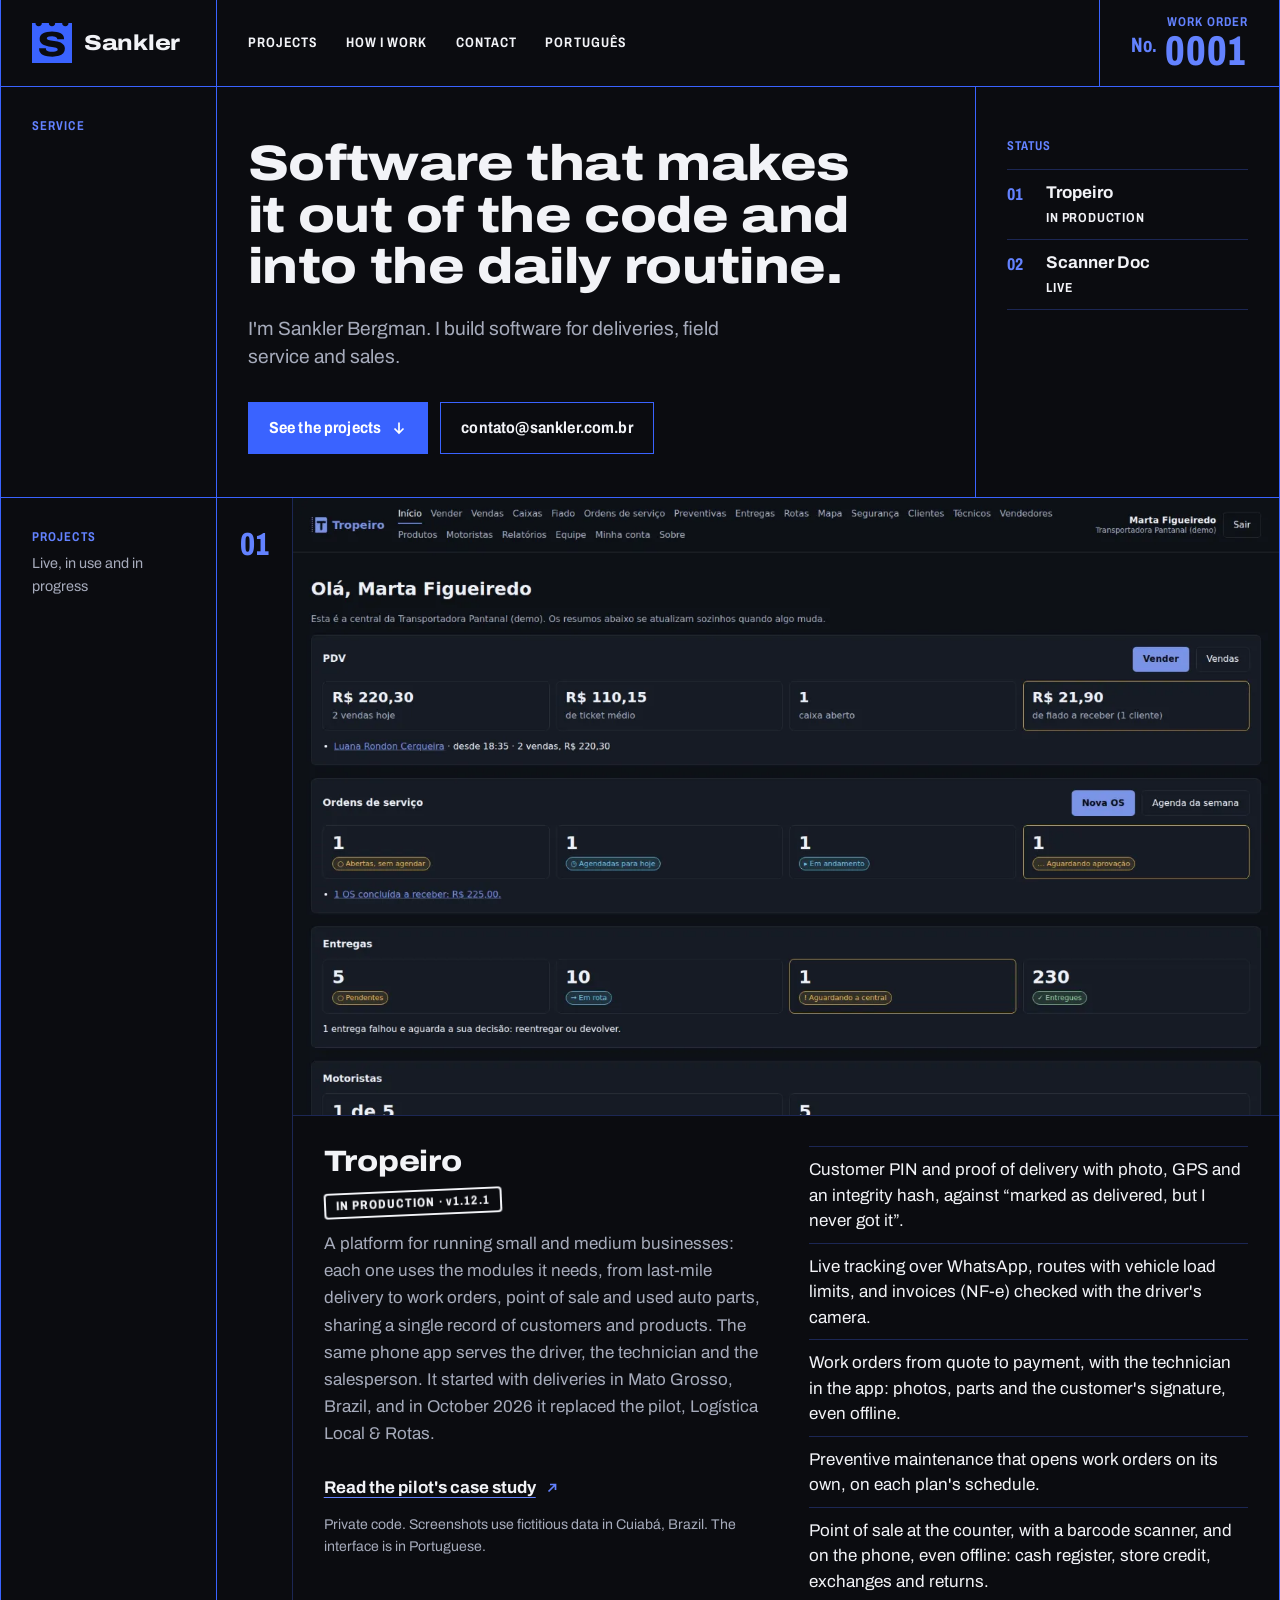
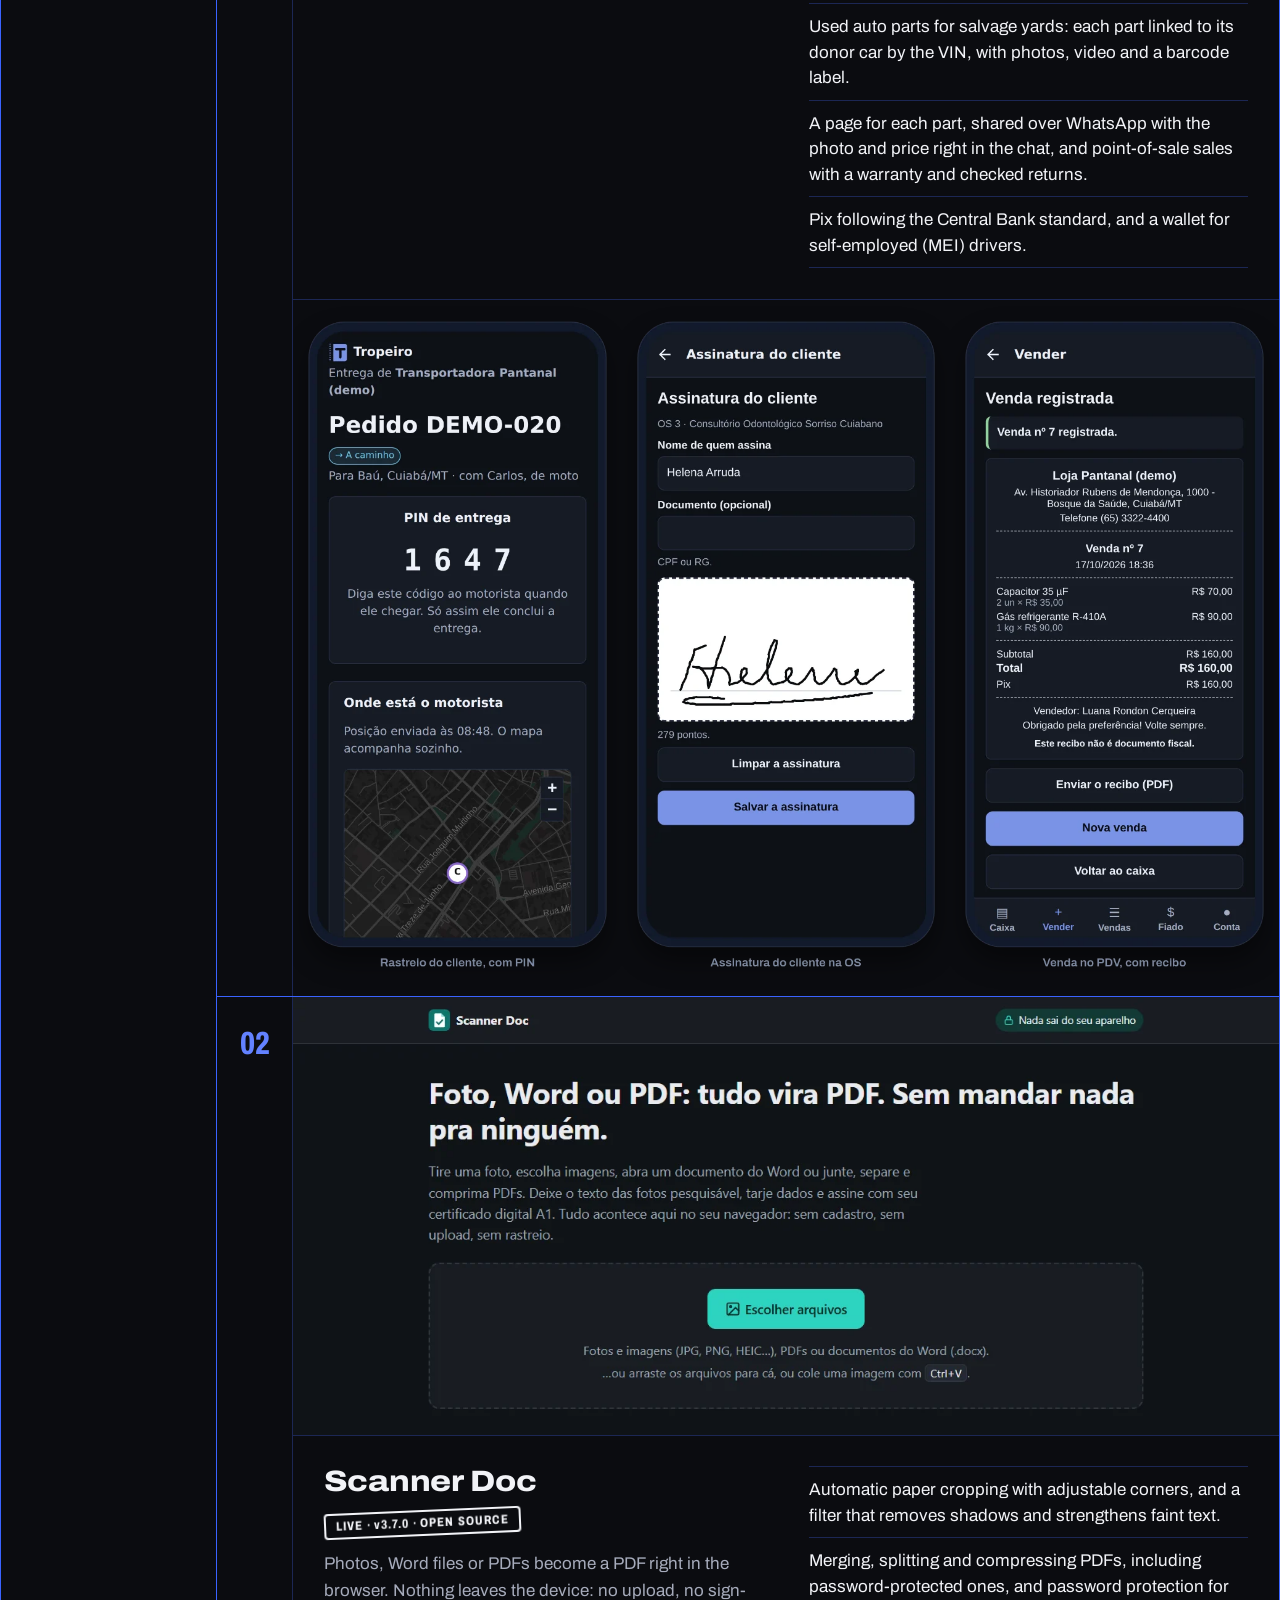
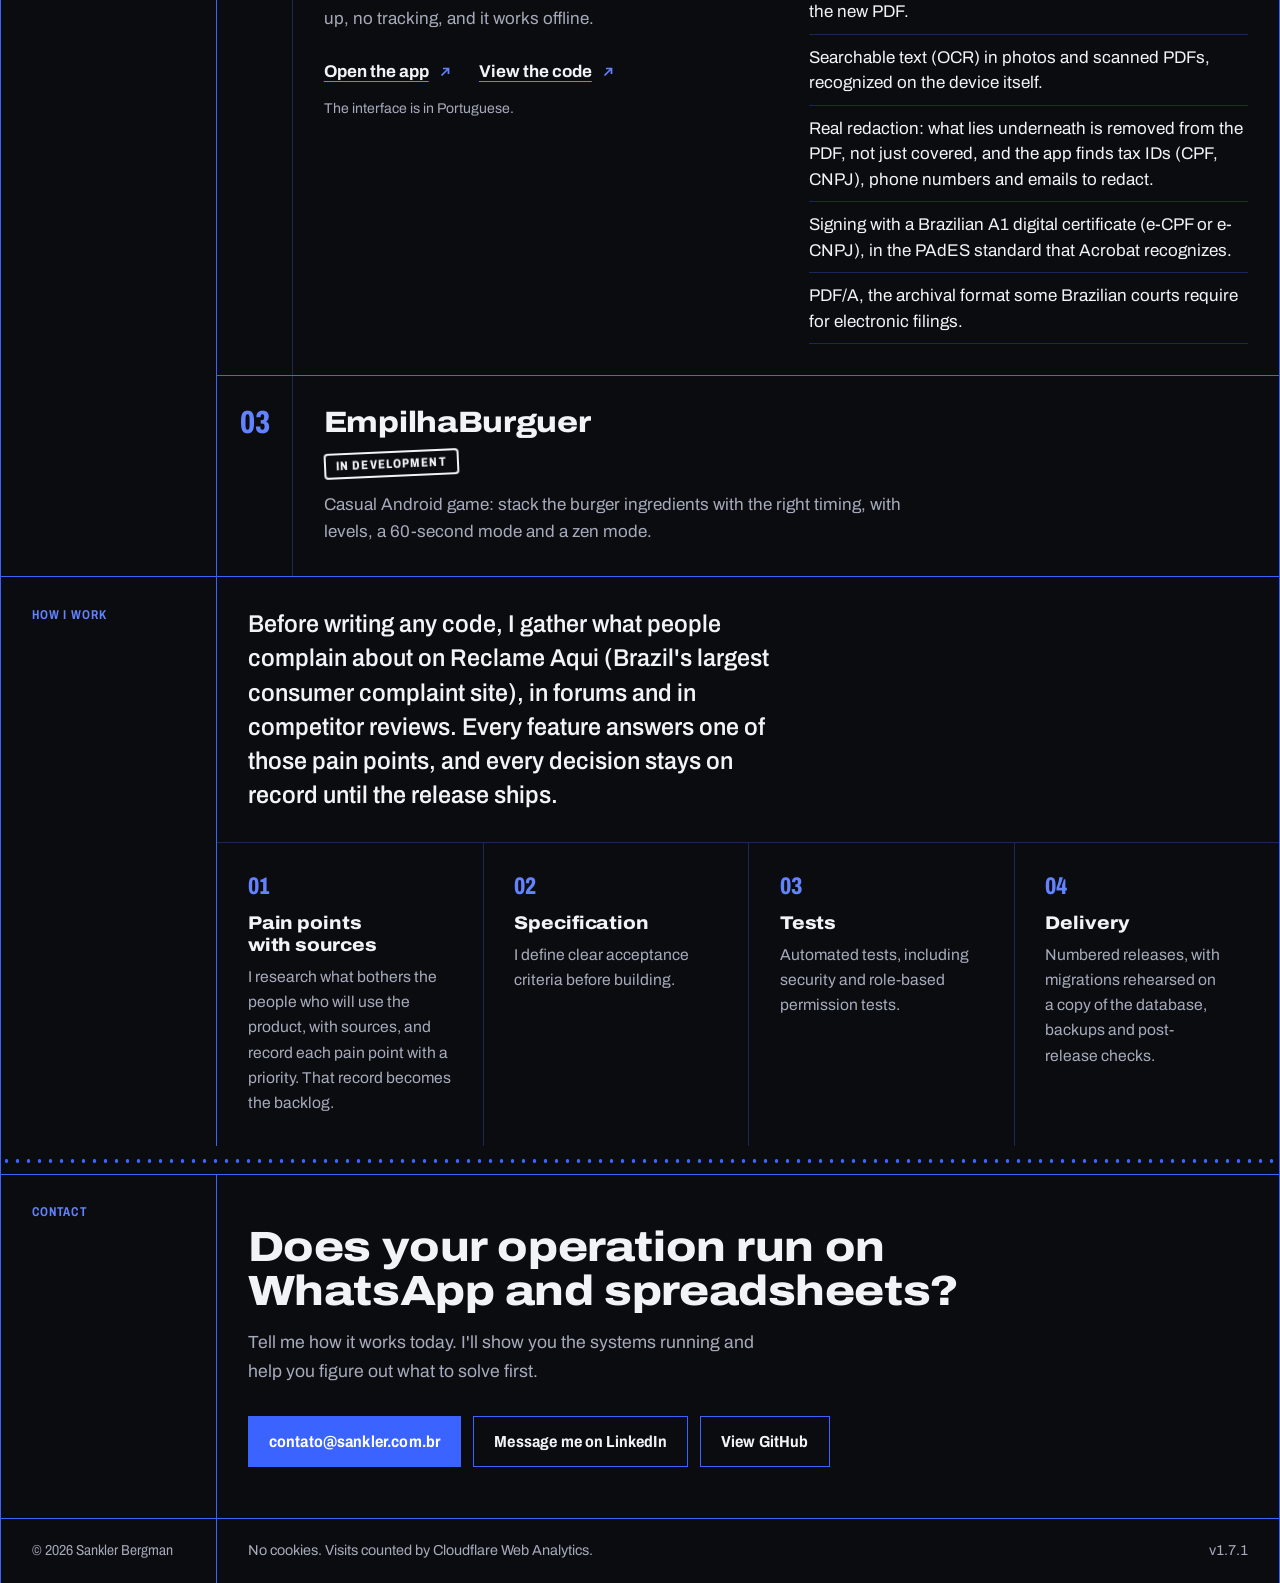
==== commit a8be7c22: "feat: título em inglês mais natural (#8) "Software that leaves the code and joins the daily routine"" ====
--- a/en/index.html
+++ b/en/index.html
@@ -50,7 +50,7 @@
         <div class="row-label row-label-quiet"><p class="field">Service</p></div>
         <div class="hero">
           <div class="hero-main">
-            <h1 id="title">Software that leaves the code and joins the daily routine.</h1>
+            <h1 id="title">Software that makes it out of the code and into the daily routine.</h1>
             <p class="lead">I'm Sankler Bergman. I build software for deliveries, field service and sales.</p>
             <div class="actions">
               <a class="btn btn-primary" href="#projects">See the projects <span class="icon icon-down" aria-hidden="true"></span></a>
--- a/assets/style.css
+++ b/assets/style.css
@@ -195,6 +195,11 @@
   line-height: 1.03;
 }
 
+/* A folha para de crescer em 1600px: daí em diante o título fica maior e preenche a coluna, em vez de quebrar em linhas curtas. */
+@media (min-width: 1600px) {
+  .hero h1 { font-size: 5.25rem; }
+}
+
 .lead {
   color: var(--ink-soft);
   font-size: clamp(1.1rem, 1.5vw, 1.3rem);
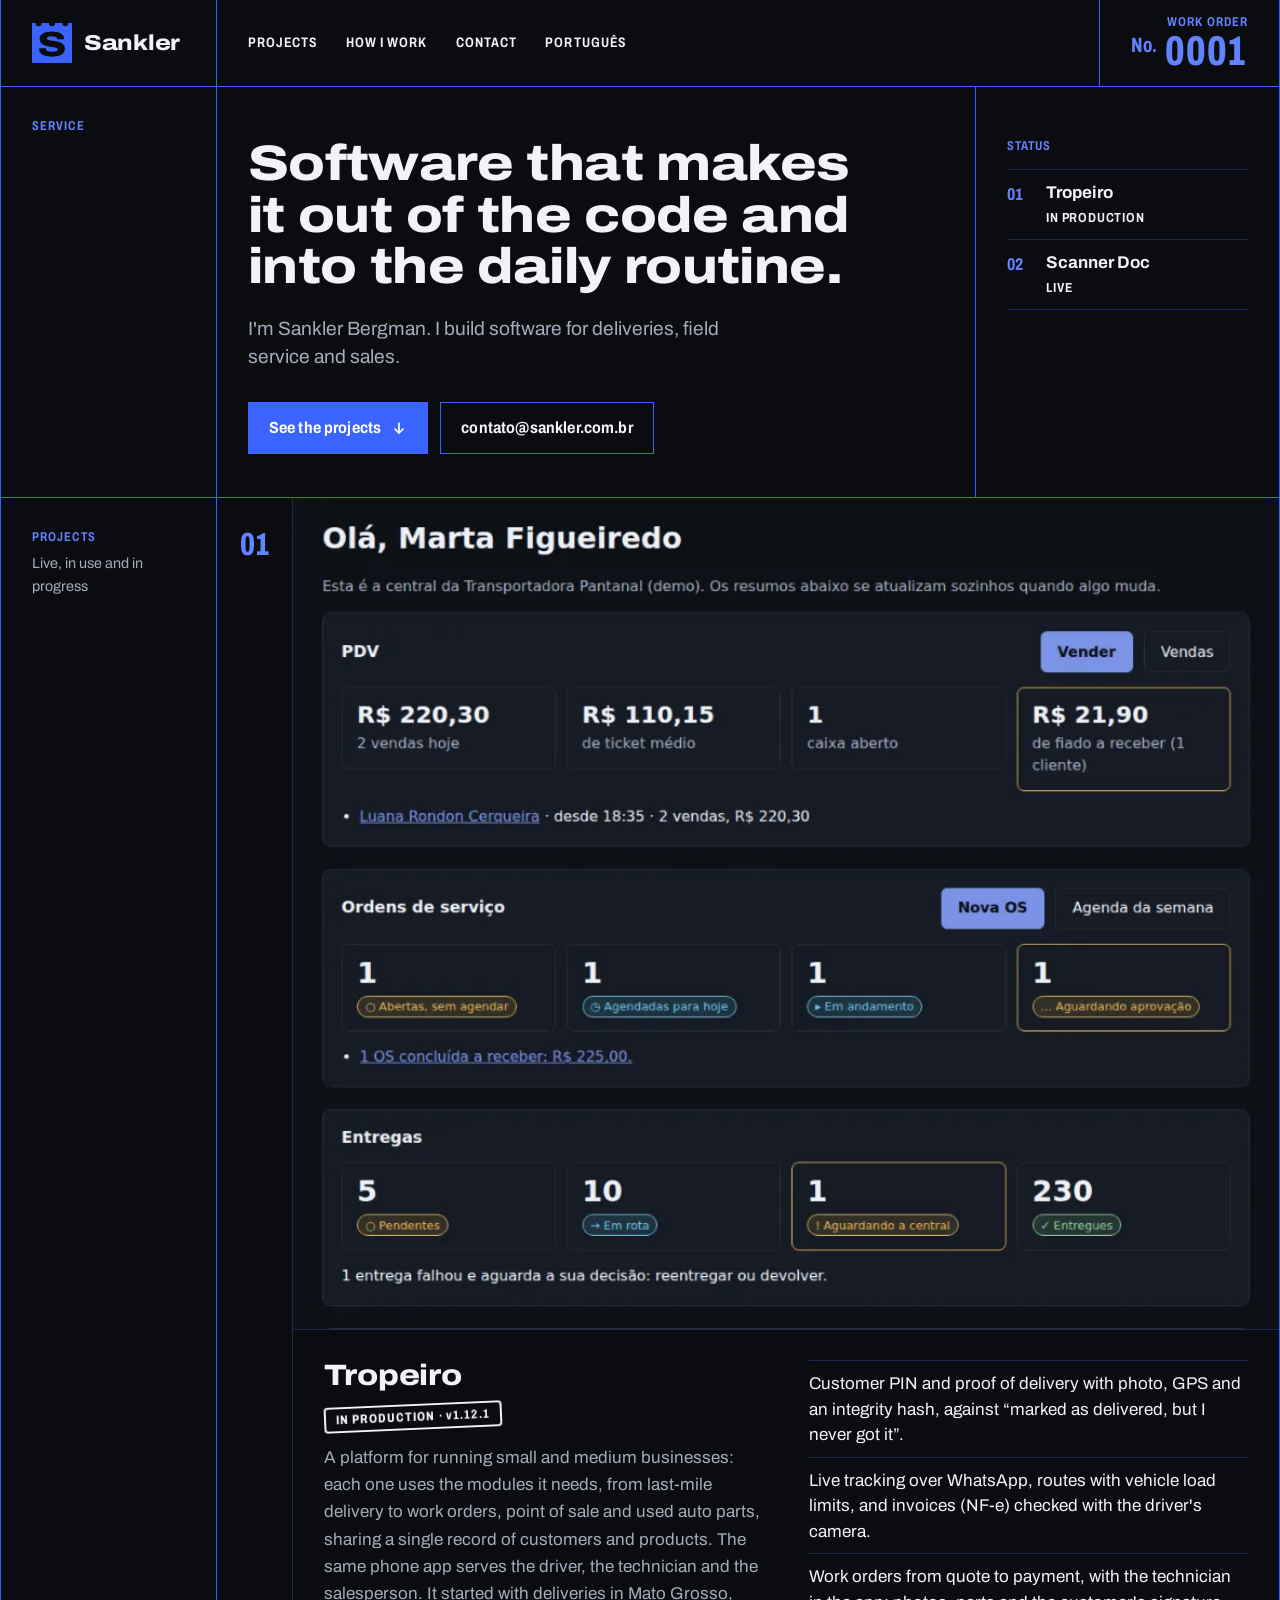
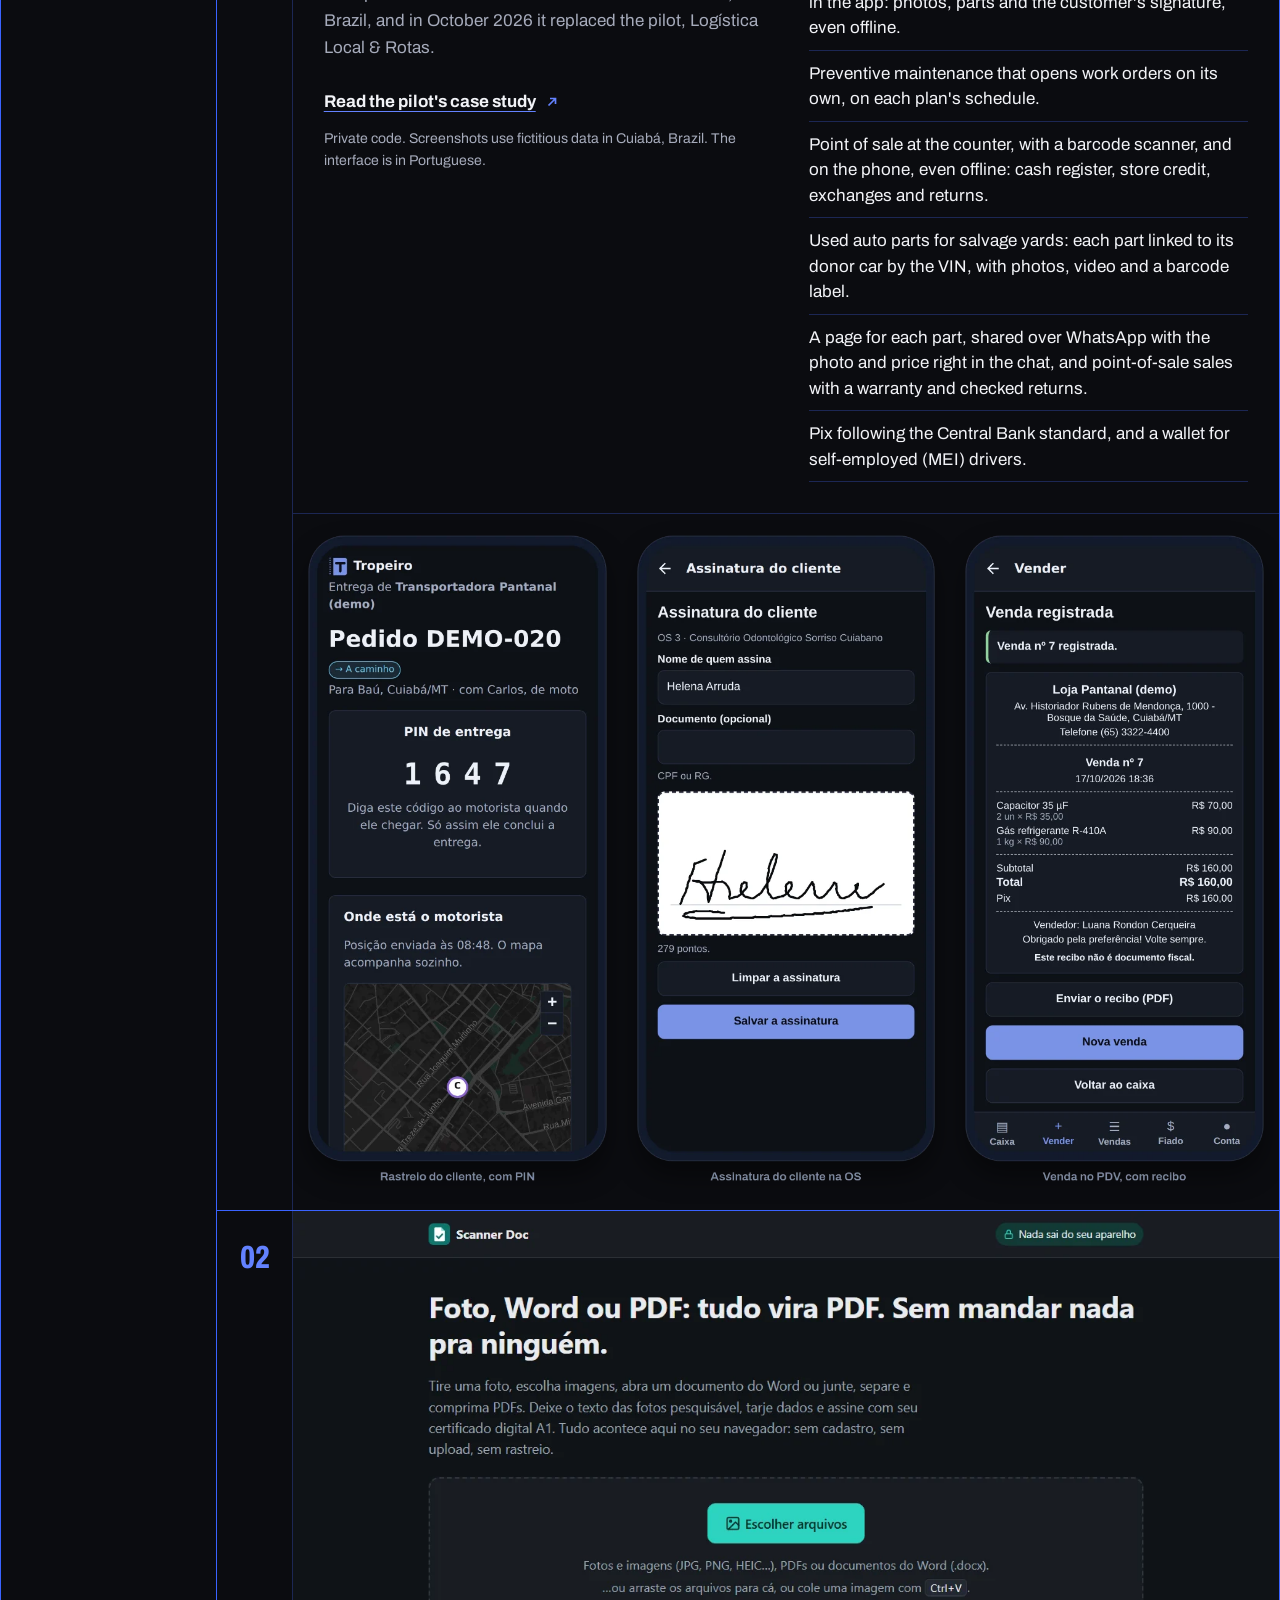
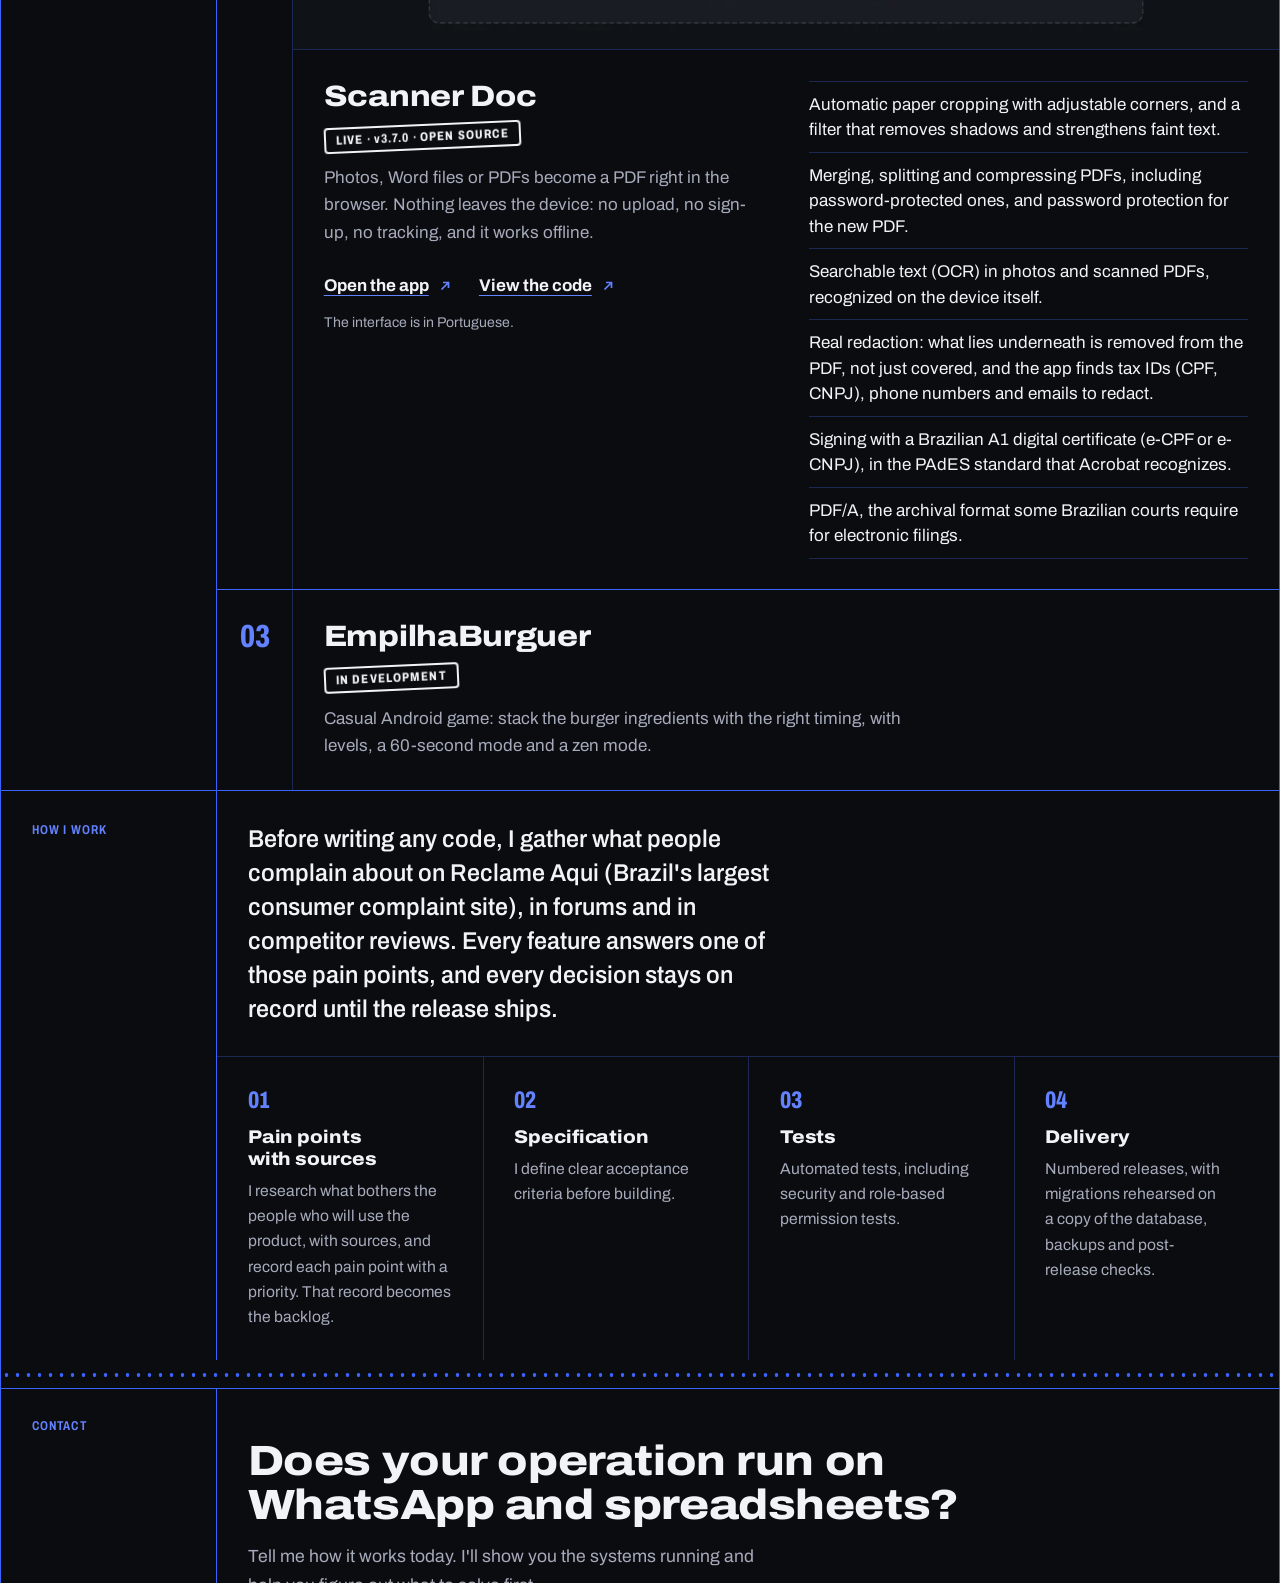
==== commit 0a72093a: "chore: versão 1.8.0 (#3 a #10) Entram o rótulo que acompanha a rolagem (#7) e o título novo em inglê" ====
--- a/en/index.html
+++ b/en/index.html
@@ -194,7 +194,7 @@
 
     <footer class="row foot">
       <div class="row-label"><p>© 2026 <span>Sankler Bergman</span></p></div>
-      <div class="foot-text"><p>No cookies. Visits counted by Cloudflare Web Analytics.</p><p class="version">v1.7.1</p></div>
+      <div class="foot-text"><p>No cookies. Visits counted by Cloudflare Web Analytics.</p><p class="version">v1.8.0</p></div>
     </footer>
   </div>
   <!-- Cloudflare Web Analytics --><script type='module' src='https://static.cloudflareinsights.com/beacon.min.js' data-cf-beacon='{"token": "7807c7852e47422086e274342e7d65ed"}'></script><!-- End Cloudflare Web Analytics -->
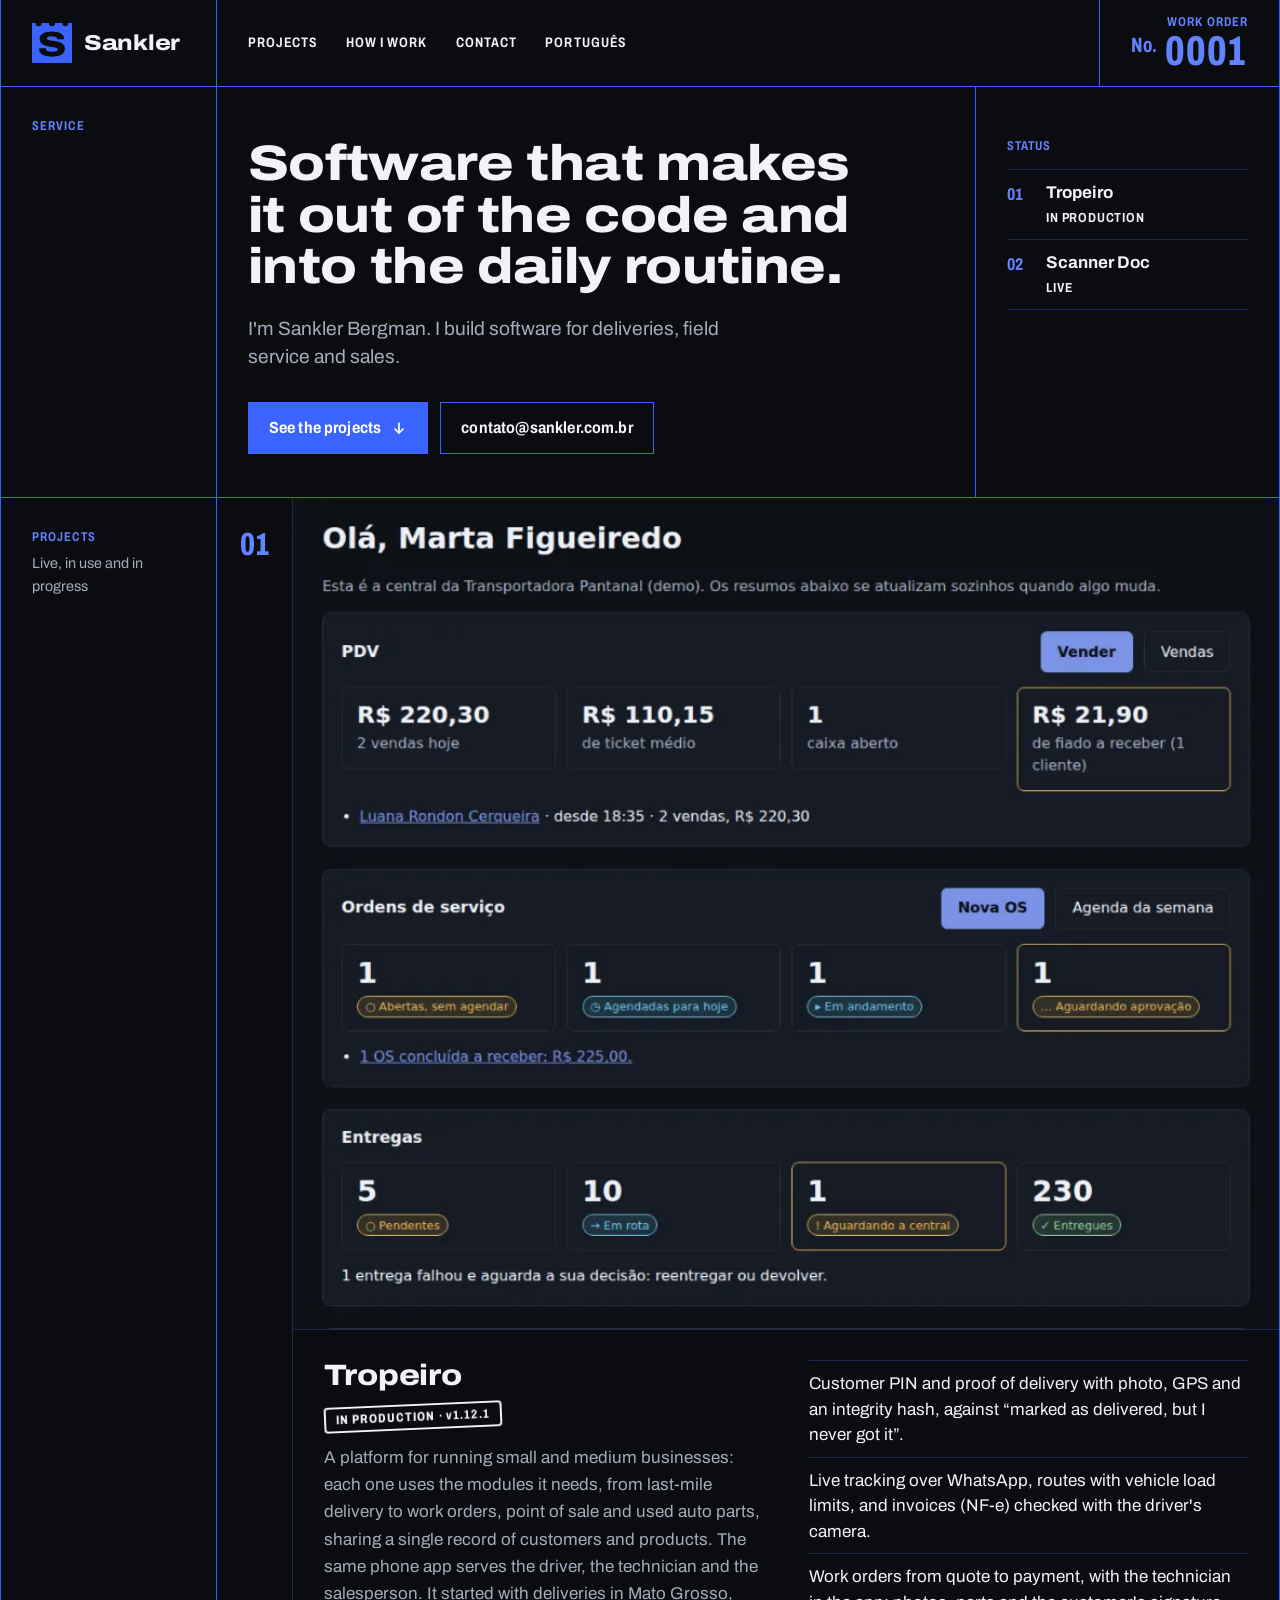
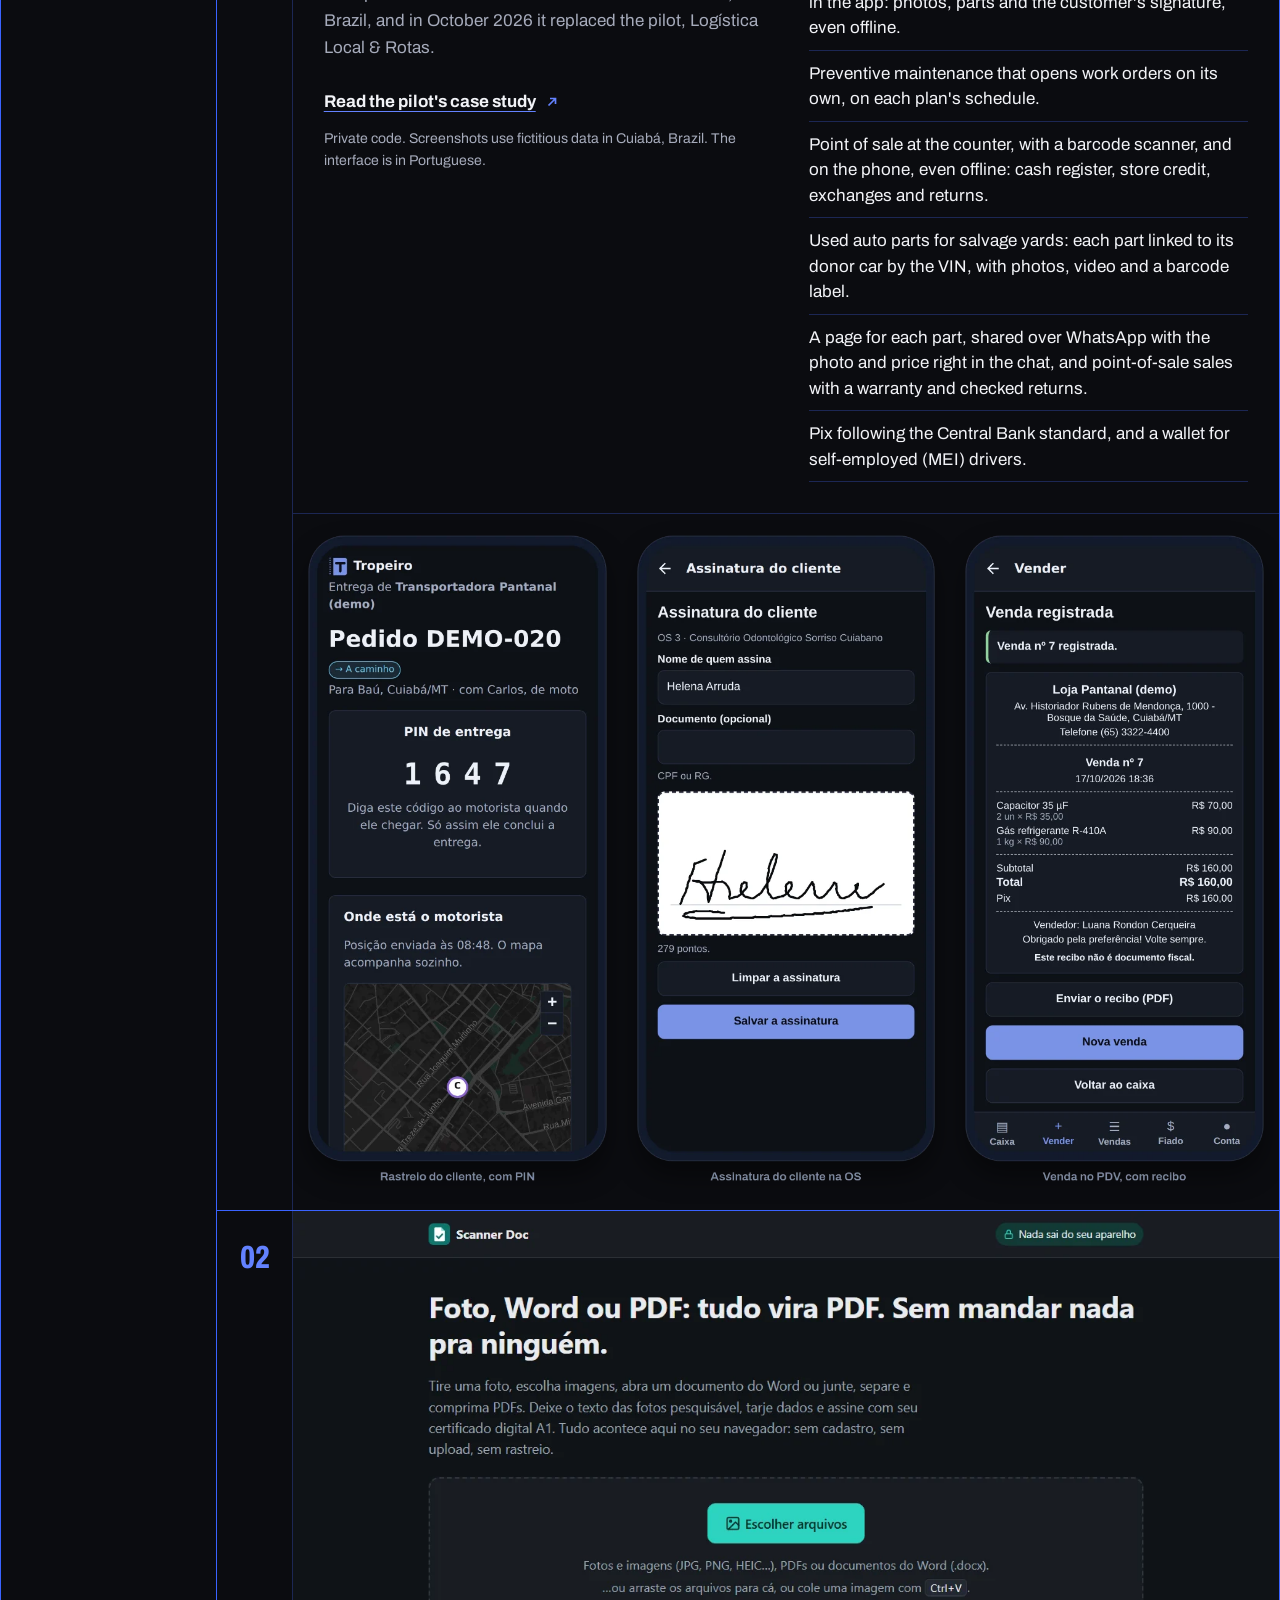
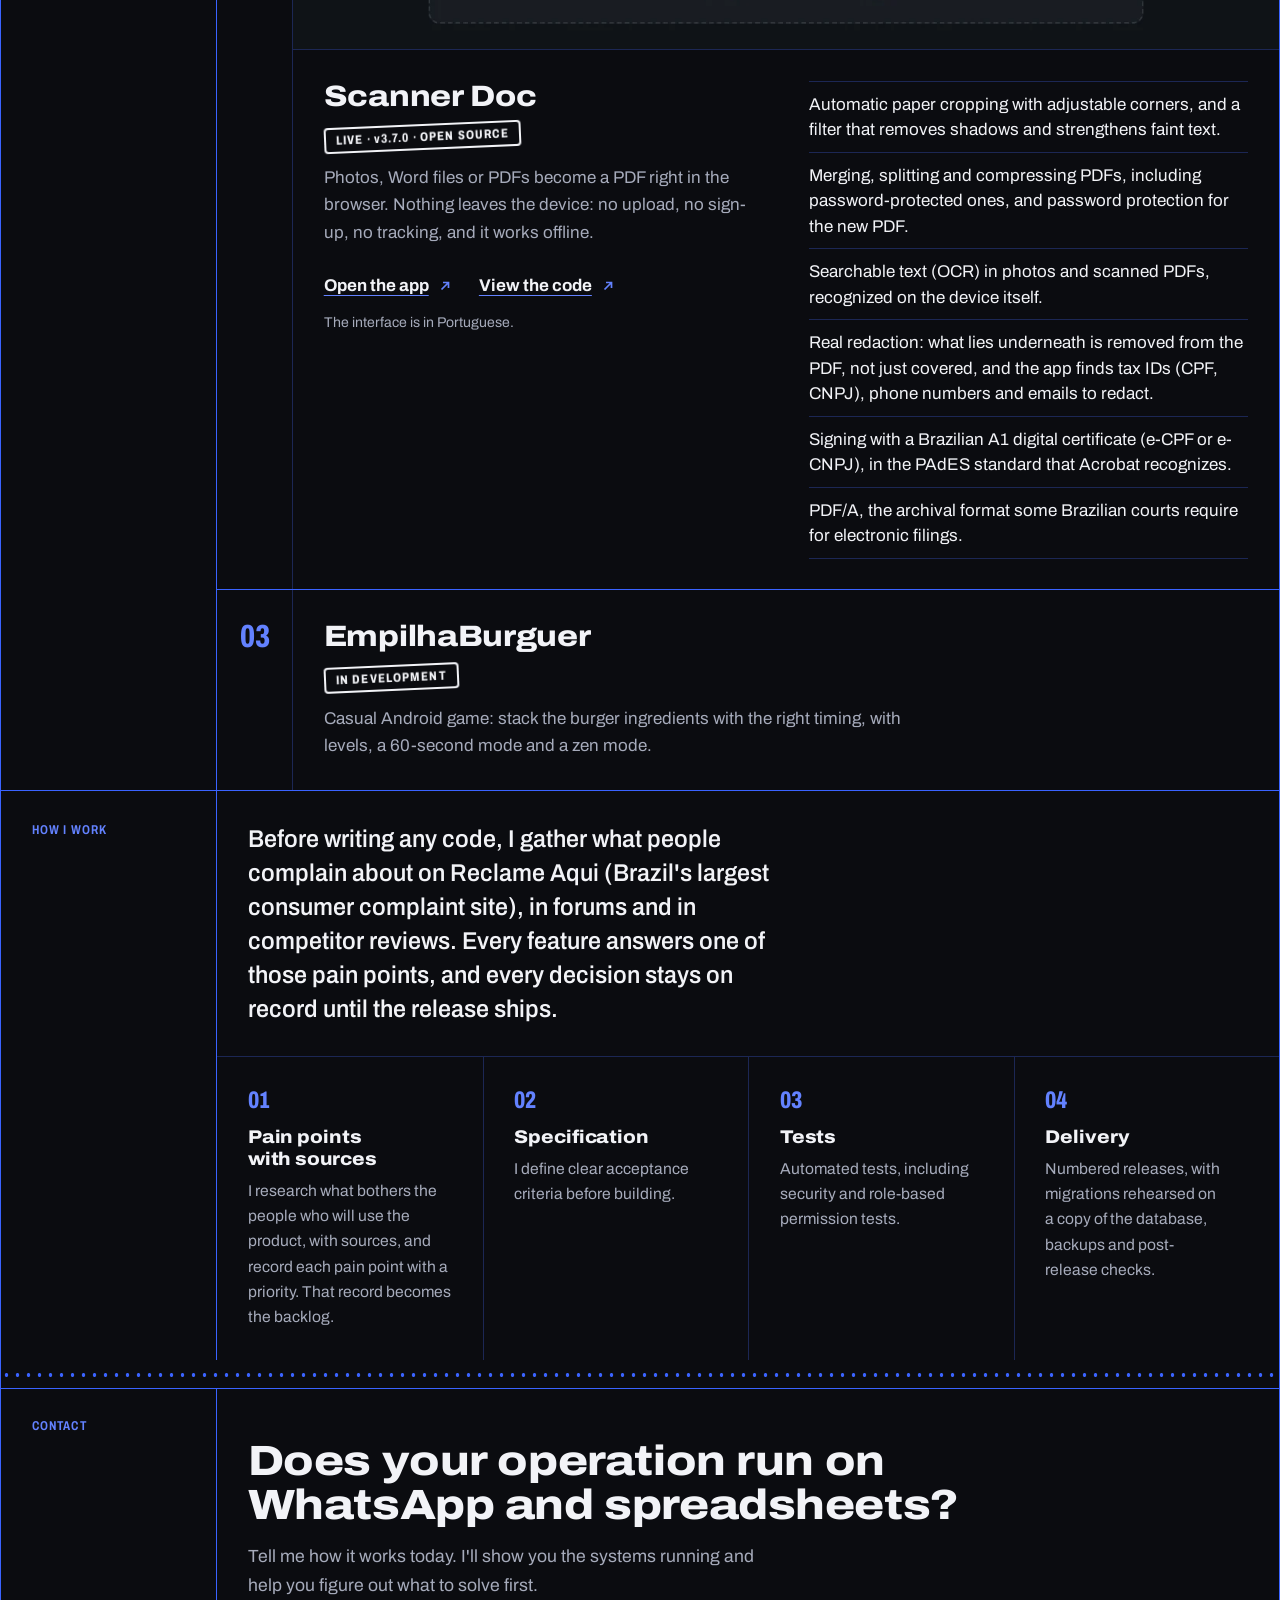
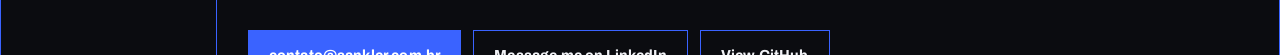
==== commit 28a596fa: "feat: o canhoto diz o que acontece depois do e-mail (#1) (v1.9.0) Embaixo dos botões de contato, uma" ====
--- a/en/index.html
+++ b/en/index.html
@@ -188,13 +188,14 @@
             <a class="btn" href="https://www.linkedin.com/in/sankler-bergman-64962511b/">Message me on LinkedIn</a>
             <a class="btn" href="https://github.com/sanklerbergman">View GitHub</a>
           </div>
+          <p class="contact-note">I reply myself, as soon as I can. The first conversation is a Google Meet call, free of charge.</p>
         </div>
       </section>
     </main>
 
     <footer class="row foot">
       <div class="row-label"><p>© 2026 <span>Sankler Bergman</span></p></div>
-      <div class="foot-text"><p>No cookies. Visits counted by Cloudflare Web Analytics.</p><p class="version">v1.8.0</p></div>
+      <div class="foot-text"><p>No cookies. Visits counted by Cloudflare Web Analytics.</p><p class="version">v1.9.0</p></div>
     </footer>
   </div>
   <!-- Cloudflare Web Analytics --><script type='module' src='https://static.cloudflareinsights.com/beacon.min.js' data-cf-beacon='{"token": "7807c7852e47422086e274342e7d65ed"}'></script><!-- End Cloudflare Web Analytics -->
--- a/assets/style.css
+++ b/assets/style.css
@@ -195,9 +195,9 @@
   line-height: 1.03;
 }
 
-/* A folha para de crescer em 1600px: daí em diante o título fica maior e preenche a coluna, em vez de quebrar em linhas curtas. */
-@media (min-width: 1600px) {
-  .hero h1 { font-size: 5.25rem; }
+/* A partir de cerca de 1750px o título em português passa a três linhas curtas; o índice mais largo ocupa o vazio que sobrava entre os dois. O tamanho do título não muda. */
+@media (min-width: 1740px) {
+  .hero { grid-template-columns: minmax(0, 1fr) 28rem; }
 }
 
 .lead {
@@ -385,6 +385,8 @@
   max-width: 24ch;
 }
 .contact-text { color: var(--ink-soft); font-size: 1.1rem; max-width: 52ch; margin-top: 16px; }
+/* O que acontece depois do e-mail, embaixo dos botões. */
+.contact-note { color: var(--ink-soft); max-width: 52ch; margin-top: 18px; }
 
 /* Rodapé */
 
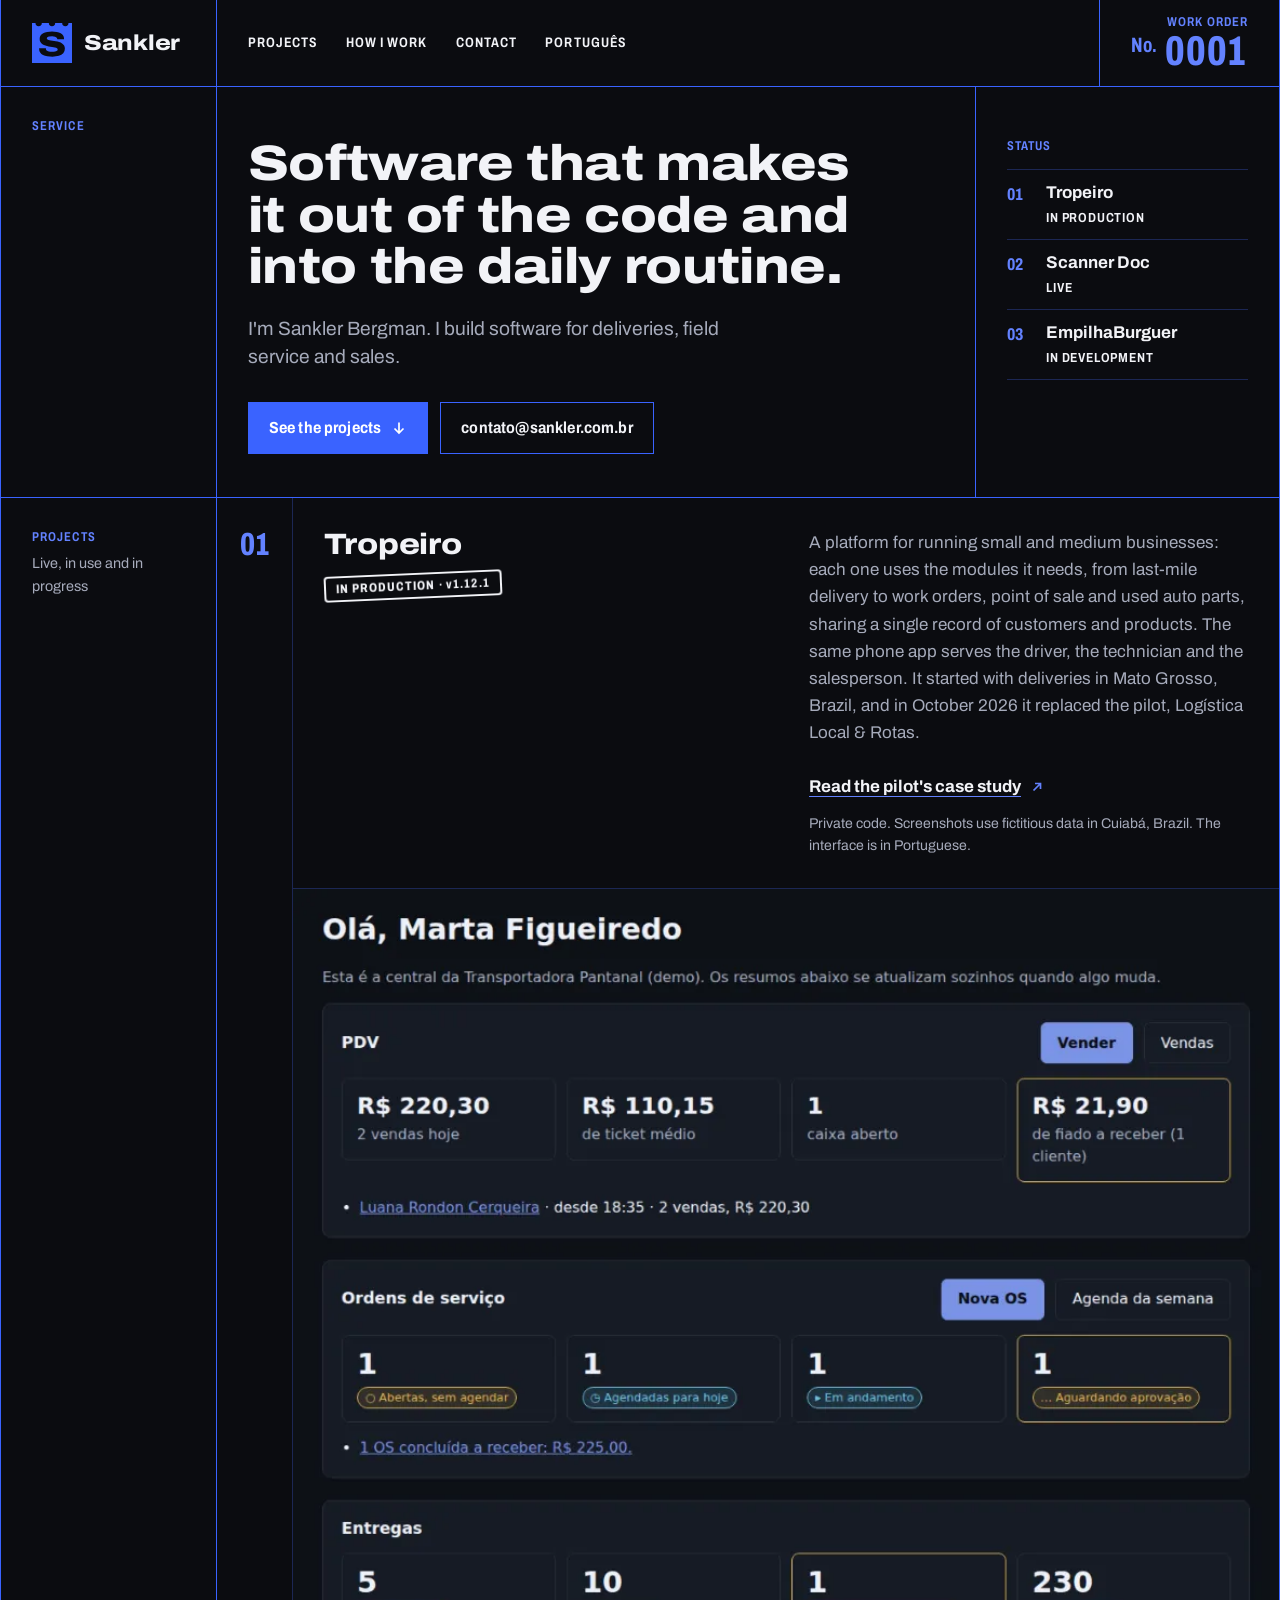
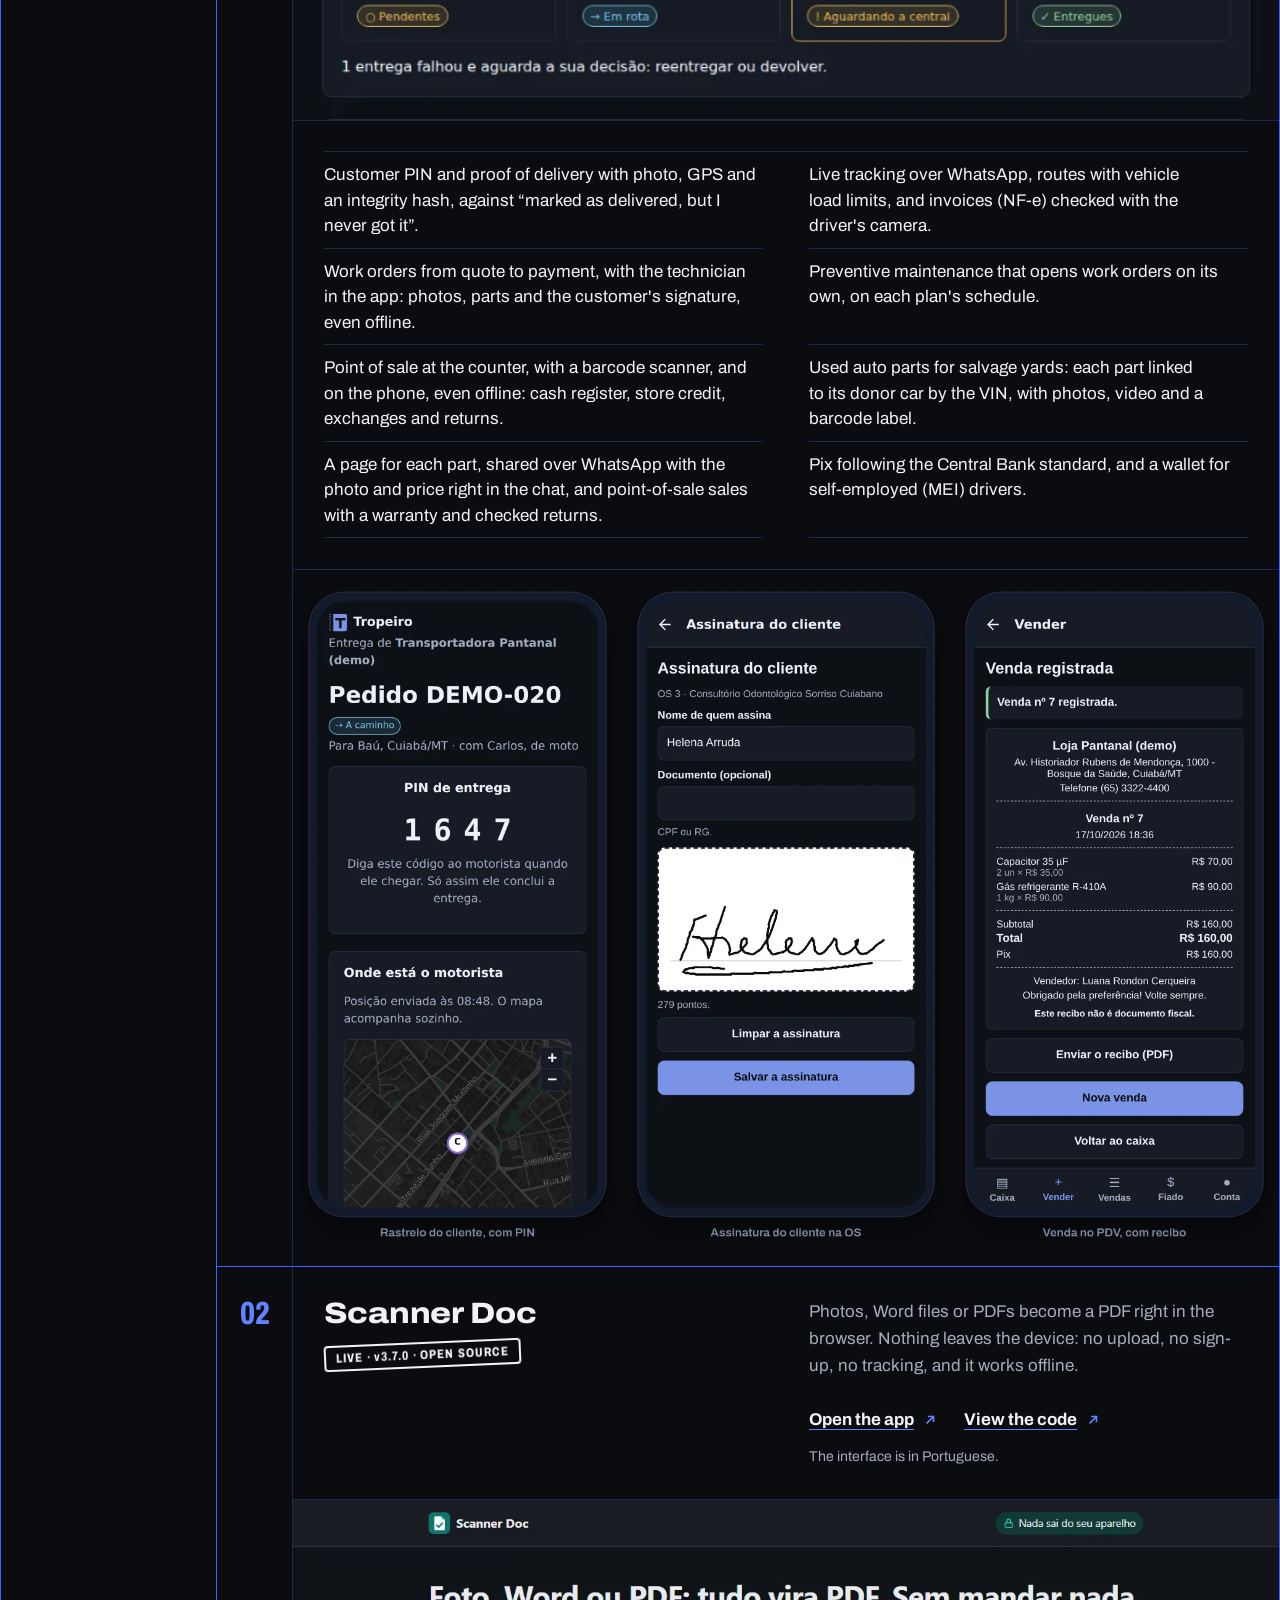
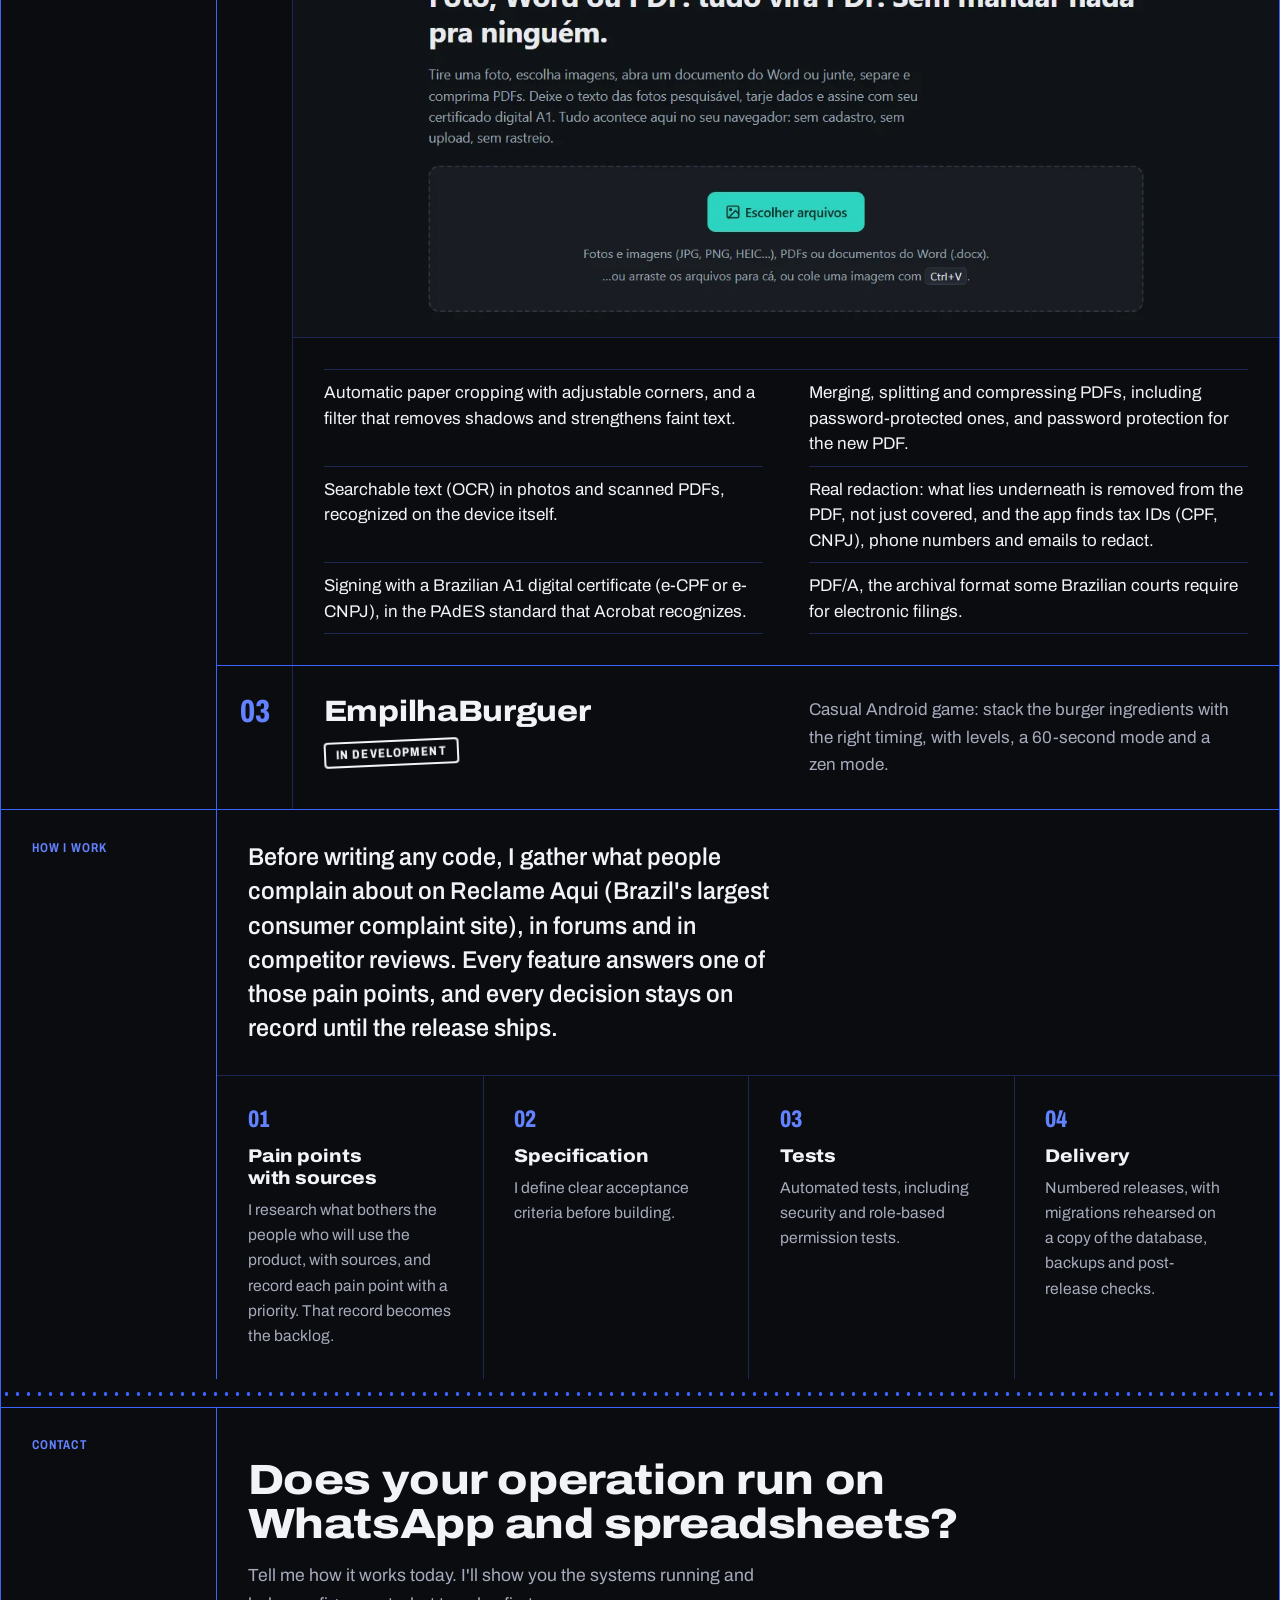
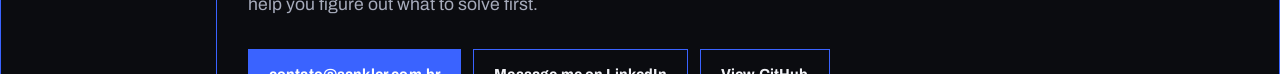
==== commit cde58471: "fix: o site se lê com o texto ampliado e cada projeto começa pelo nome (#12) (v1.9.1) - Grids com mi" ====
--- a/en/index.html
+++ b/en/index.html
@@ -62,6 +62,7 @@
             <ol class="index-list">
               <li><a href="#tropeiro"><span class="index-n">01</span><span class="index-t">Tropeiro</span><span class="index-s">In production</span></a></li>
               <li><a href="#scanner"><span class="index-n">02</span><span class="index-t">Scanner Doc</span><span class="index-s">Live</span></a></li>
+              <li><a href="#empilhaburguer"><span class="index-n">03</span><span class="index-t">EmpilhaBurguer</span><span class="index-s">In development</span></a></li>
             </ol>
           </nav>
         </div>
@@ -77,16 +78,24 @@
         <div class="items">
           <article class="item" id="tropeiro" aria-labelledby="title-tropeiro">
             <p class="item-n" aria-hidden="true">01</p>
-            <div class="item-body">
+            <div class="item-body item-intro">
+              <div class="item-head">
+                <h3 id="title-tropeiro">Tropeiro</h3>
+                <p class="stamp">In production · <span class="ver">v1.12.1</span></p>
+              </div>
               <div class="item-text">
-                <div class="item-head">
-                  <h3 id="title-tropeiro">Tropeiro</h3>
-                  <p class="stamp">In production · <span class="ver">v1.12.1</span></p>
-                </div>
                 <p>A platform for running small and medium businesses: each one uses the modules it needs, from last-mile delivery to work orders, point of sale and used auto parts, sharing a single record of customers and products. The same phone app serves the driver, the technician and the salesperson. It started with deliveries in Mato Grosso, Brazil, and in October 2026 it replaced the pilot, Logística Local &amp; Rotas.</p>
                 <p class="links"><a class="go" href="https://github.com/sanklerbergman/logistica-local-rotas-case/blob/main/README.en.md">Read the pilot's case study</a></p>
                 <p class="note">Private code. Screenshots use fictitious data in Cuiabá, Brazil. The interface is in Portuguese.</p>
               </div>
+            </div>
+            <figure class="item-media">
+              <picture>
+                <source media="(max-width: 760px)" srcset="../assets/img/painel-inicio-escuro-celular.webp" width="912" height="768">
+                <img src="../assets/img/painel-inicio-escuro.webp" width="1440" height="900" alt="Tropeiro's dashboard home, with live summaries of the company's point of sale, work orders and deliveries" fetchpriority="high">
+              </picture>
+            </figure>
+            <div class="item-body item-more">
               <ul class="lines">
                 <li>Customer PIN and proof of delivery with photo, GPS and an integrity hash, against “marked as delivered, but I never got it”.</li>
                 <li>Live tracking over WhatsApp, routes with vehicle load limits, and invoices (NF-e) checked with the driver's camera.</li>
@@ -98,13 +107,7 @@
                 <li>Pix following the Central Bank standard, and a wallet for self-employed (MEI) drivers.</li>
               </ul>
             </div>
-            <figure class="item-media">
-              <picture>
-                <source media="(max-width: 760px)" srcset="../assets/img/painel-inicio-escuro-celular.webp" width="912" height="768">
-                <img src="../assets/img/painel-inicio-escuro.webp" width="1440" height="900" alt="Tropeiro's dashboard home, with live summaries of the company's point of sale, work orders and deliveries" fetchpriority="high">
-              </picture>
-            </figure>
-            <figure class="item-media-end phones">
+            <figure class="item-media-end phones" tabindex="0" role="region" aria-label="Phone app screens">
               <img src="../assets/img/celular-rastreio-escuro.webp" width="533" height="1129" loading="lazy" alt="Order tracking on the customer's phone, with the PIN that confirms receipt and the driver on the map">
               <img src="../assets/img/celular-os-escuro.webp" width="533" height="1129" loading="lazy" alt="The technician's app with the customer's finger-drawn signature on the work order">
               <img src="../assets/img/celular-pdv-escuro.webp" width="533" height="1129" loading="lazy" alt="A sale recorded on the phone's point of sale, with the receipt, the Pix payment and the button to send the PDF">
@@ -113,12 +116,12 @@
 
           <article class="item" id="scanner" aria-labelledby="title-scanner">
             <p class="item-n" aria-hidden="true">02</p>
-            <div class="item-body">
+            <div class="item-body item-intro">
+              <div class="item-head">
+                <h3 id="title-scanner">Scanner Doc</h3>
+                <p class="stamp">Live · <span class="ver">v3.7.0</span> · open source</p>
+              </div>
               <div class="item-text">
-                <div class="item-head">
-                  <h3 id="title-scanner">Scanner Doc</h3>
-                  <p class="stamp">Live · <span class="ver">v3.7.0</span> · open source</p>
-                </div>
                 <p>Photos, Word files or PDFs become a PDF right in the browser. Nothing leaves the device: no upload, no sign-up, no tracking, and it works offline.</p>
                 <p class="links">
                   <a class="go" href="https://scanner.sankler.com.br/">Open the app</a>
@@ -126,6 +129,14 @@
                 </p>
                 <p class="note">The interface is in Portuguese.</p>
               </div>
+            </div>
+            <figure class="item-media crop-top">
+              <picture>
+                <source media="(max-width: 760px)" srcset="../assets/img/scanner-escuro-celular.webp" width="912" height="1372">
+                <img src="../assets/img/scanner-escuro.webp" width="1280" height="800" loading="lazy" alt="Scanner Doc home screen: a button to choose photos, PDFs or Word files, and the promise that nothing leaves the device">
+              </picture>
+            </figure>
+            <div class="item-body item-more">
               <ul class="lines">
                 <li>Automatic paper cropping with adjustable corners, and a filter that removes shadows and strengthens faint text.</li>
                 <li>Merging, splitting and compressing PDFs, including password-protected ones, and password protection for the new PDF.</li>
@@ -135,14 +146,11 @@
                 <li>PDF/A, the archival format some Brazilian courts require for electronic filings.</li>
               </ul>
             </div>
-            <figure class="item-media crop-top">
-              <img src="../assets/img/scanner-escuro.webp" width="1280" height="800" loading="lazy" alt="Scanner Doc home screen: a button to choose photos, PDFs or Word files, and the promise that nothing leaves the device">
-            </figure>
           </article>
 
           <article class="item item-slim" id="empilhaburguer" aria-labelledby="title-empilhaburguer">
             <p class="item-n" aria-hidden="true">03</p>
-            <div class="item-body">
+            <div class="item-body item-intro">
               <div class="item-head">
                 <h3 id="title-empilhaburguer">EmpilhaBurguer</h3>
                 <p class="stamp">In development</p>
@@ -195,7 +203,7 @@
 
     <footer class="row foot">
       <div class="row-label"><p>© 2026 <span>Sankler Bergman</span></p></div>
-      <div class="foot-text"><p>No cookies. Visits counted by Cloudflare Web Analytics.</p><p class="version">v1.9.0</p></div>
+      <div class="foot-text"><p>No cookies. Visits counted by Cloudflare Web Analytics.</p><p class="version">v1.9.1</p></div>
     </footer>
   </div>
   <!-- Cloudflare Web Analytics --><script type='module' src='https://static.cloudflareinsights.com/beacon.min.js' data-cf-beacon='{"token": "7807c7852e47422086e274342e7d65ed"}'></script><!-- End Cloudflare Web Analytics -->
--- a/assets/style.css
+++ b/assets/style.css
@@ -66,15 +66,18 @@
 :focus-visible { outline: 2px solid var(--spot); outline-offset: 3px; }
 
 h1, h2, h3 { margin: 0; text-wrap: balance; }
-p { margin: 0; text-wrap: pretty; }
+p { margin: 0; }
+p, li { text-wrap: pretty; }
 figure { margin: 0; }
 
 .skip {
-  position: absolute; left: 12px; top: -60px; z-index: 10;
+  position: absolute; left: 12px; top: 12px; z-index: 10;
   padding: 10px 14px;
   background: var(--brand); color: var(--on-brand); font-weight: 650; text-decoration: none;
-}
-.skip:focus { top: 12px; }
+  /* Escondido pela própria altura: com texto grande, ele não vaza para dentro da tela. */
+  transform: translateY(calc(-100% - 24px));
+}
+.skip:focus { transform: none; }
 .skip:hover { color: var(--on-brand); }
 
 /* Rótulo impresso: a voz do talão. */
@@ -252,7 +255,8 @@
 .index-s { color: var(--stamp); font-size: 0.82rem; font-weight: 650; font-stretch: 80%; letter-spacing: 0.06em; text-transform: uppercase; margin-top: 3px; }
 .index-list a:hover .index-t { color: var(--spot); text-decoration: underline; text-decoration-thickness: 2px; text-underline-offset: 4px; }
 
-/* Projetos: cada um é um item da OS, com a imagem encostada nas linhas. */
+/* Projetos: cada um é um item da OS. Primeiro o nome, o carimbo e o que o projeto é;
+   depois a imagem; depois as linhas do que ele faz. A ordem do HTML é a mesma da tela. */
 
 .item {
   display: grid;
@@ -261,7 +265,7 @@
 .item + .item { border-top: 1px solid var(--line); }
 
 .item-n {
-  grid-row: span 2;
+  grid-row: span 3;
   padding: var(--pad) 0;
   border-right: 1px solid var(--spot-rule);
   color: var(--spot);
@@ -270,27 +274,36 @@
   line-height: 1; text-align: center;
 }
 .item-slim .item-n { grid-row: auto; }
-.item:has(.item-media-end) .item-n { grid-row: span 3; }
-
-.item-media { grid-column: 2; grid-row: 1; border-bottom: 1px solid var(--spot-rule); }
+.item:has(.item-media-end) .item-n { grid-row: span 4; }
+
+.item-media { grid-column: 2; border-block: 1px solid var(--spot-rule); }
 .item-media img { width: 100%; }
 /* A captura do Scanner Doc termina logo abaixo da área de envio, sem texto cortado. */
 .item-media.crop-top img { aspect-ratio: 1280 / 568; object-fit: cover; object-position: top; }
 
 /* A segunda imagem do item fecha o item, depois do texto que ela mostra. */
-.item-media-end { grid-column: 2; grid-row: 3; border-top: 1px solid var(--spot-rule); }
+.item-media-end { grid-column: 2; border-top: 1px solid var(--spot-rule); }
 
 /* Os três celulares lado a lado; no celular viram uma faixa que corre para o lado. */
 .phones { display: grid; grid-template-columns: repeat(3, minmax(0, 1fr)); }
 .phones img { width: 100%; }
 
-.item-body { grid-column: 2; grid-row: 2; padding: var(--pad); }
-.item-slim .item-body { grid-row: 1; }
-.item-body:has(.lines) {
-  display: grid;
-  grid-template-columns: minmax(0, 1fr) minmax(0, 1fr);
-  column-gap: calc(var(--pad) * 1.5);
-  align-items: start;
+.item-body { grid-column: 2; padding: var(--pad); }
+
+/* Em tela larga, a abertura do item é uma linha do talão: nome e carimbo à esquerda,
+   o texto à direita; as linhas, depois da imagem, seguem as mesmas duas colunas. */
+@media (min-width: 901px) {
+  .item-intro,
+  .item-more .lines {
+    display: grid;
+    grid-template-columns: minmax(0, 1fr) minmax(0, 1fr);
+    column-gap: calc(var(--pad) * 1.5);
+    align-items: start;
+  }
+  /* Cada par de linhas tem a mesma altura, para os fios baterem de um lado e do outro. */
+  .item-more .lines { align-items: stretch; }
+  .item-intro > p:first-of-type,
+  .item-intro .item-text > p:first-child { margin-top: 0; }
 }
 
 .item-body p { color: var(--ink-soft); margin-top: 14px; max-width: 60ch; }
@@ -420,7 +433,7 @@
 
 @media (max-width: 1080px) {
   :root { --label: 10.5rem; }
-  .hero { grid-template-columns: 1fr; }
+  .hero { grid-template-columns: minmax(0, 1fr); }
   .index { border-left: 0; border-top: 1px solid var(--line); padding-top: var(--pad); }
   .item { grid-template-columns: 4rem minmax(0, 1fr); }
   .steps { grid-template-columns: repeat(2, minmax(0, 1fr)); }
@@ -428,14 +441,11 @@
   .steps li:nth-child(n + 3) { border-top: 1px solid var(--spot-rule); }
 }
 
-@media (max-width: 900px) {
-  .item-body:has(.lines) { display: block; }
-  .item-body .lines { margin-top: 18px; }
-}
-
 @media (max-width: 760px) {
   :root { --pad: 18px; }
-  .row { grid-template-columns: 1fr; }
+  .row { grid-template-columns: minmax(0, 1fr); }
+  /* Com texto grande, o carimbo quebra em vez de sair da coluna. */
+  .stamp { white-space: normal; max-width: 100%; overflow-wrap: anywhere; hyphens: auto; }
   .row-label { border-right: 0; border-bottom: 1px solid var(--spot-rule); padding-block: 12px; }
   .label-note { display: inline; margin: 0 0 0 10px; font-size: 0.85rem; }
   .label-note::before { content: "· "; }
@@ -445,7 +455,7 @@
     clip-path: inset(50%); white-space: nowrap;
   }
 
-  .head { grid-template-columns: 1fr auto; }
+  .head { grid-template-columns: minmax(0, 1fr) auto; }
   .brand { border-right: 0; padding-block: 14px; }
   .brand-sub { display: block; }
   .brand img { grid-row: span 2; width: 34px; height: 34px; }
@@ -456,13 +466,16 @@
   .nav a { padding: 0 8px; font-size: 0.8rem; }
 
   .hero-main { padding-top: 28px; }
-  .actions .btn { flex: 1 1 100%; }
+  /* O índice repete o botão "Conheça os projetos" e os carimbos logo abaixo; no celular ele sai e o primeiro projeto sobe. */
+  .index { display: none; }
+  .actions .btn { flex: 1 1 100%; min-width: 0; overflow-wrap: anywhere; }
 
   .item { grid-template-columns: 3rem minmax(0, 1fr); }
-  .item-media, .item-media-end { grid-column: 1 / -1; }
-  .item-n { grid-row: 2; font-size: 1.5rem; padding-top: 22px; }
-  .item-slim .item-n { grid-row: 1; }
-  .item:has(.item-media-end) .item-n { grid-row: 2; }
+  /* O número acompanha só a abertura; imagem e linhas usam a largura toda. */
+  .item-media, .item-media-end, .item-more { grid-column: 1 / -1; }
+  .item-n, .item:has(.item-media-end) .item-n { grid-row: 1; font-size: 1.5rem; padding-top: 22px; }
+  /* No celular a captura do Scanner Doc é a tela do celular, inteira. */
+  .item-media.crop-top img { aspect-ratio: auto; }
 
   .phones {
     display: flex;
@@ -474,7 +487,7 @@
   .phones img { flex: 0 0 80%; width: 80%; scroll-snap-align: center; }
   .phones:focus-visible { outline-offset: -2px; }
 
-  .steps { grid-template-columns: 1fr; }
+  .steps { grid-template-columns: minmax(0, 1fr); }
   .steps li + li { border-left: 0; border-top: 1px solid var(--spot-rule); }
 
   .foot .row-label { border-bottom: 0; padding-bottom: 0; }
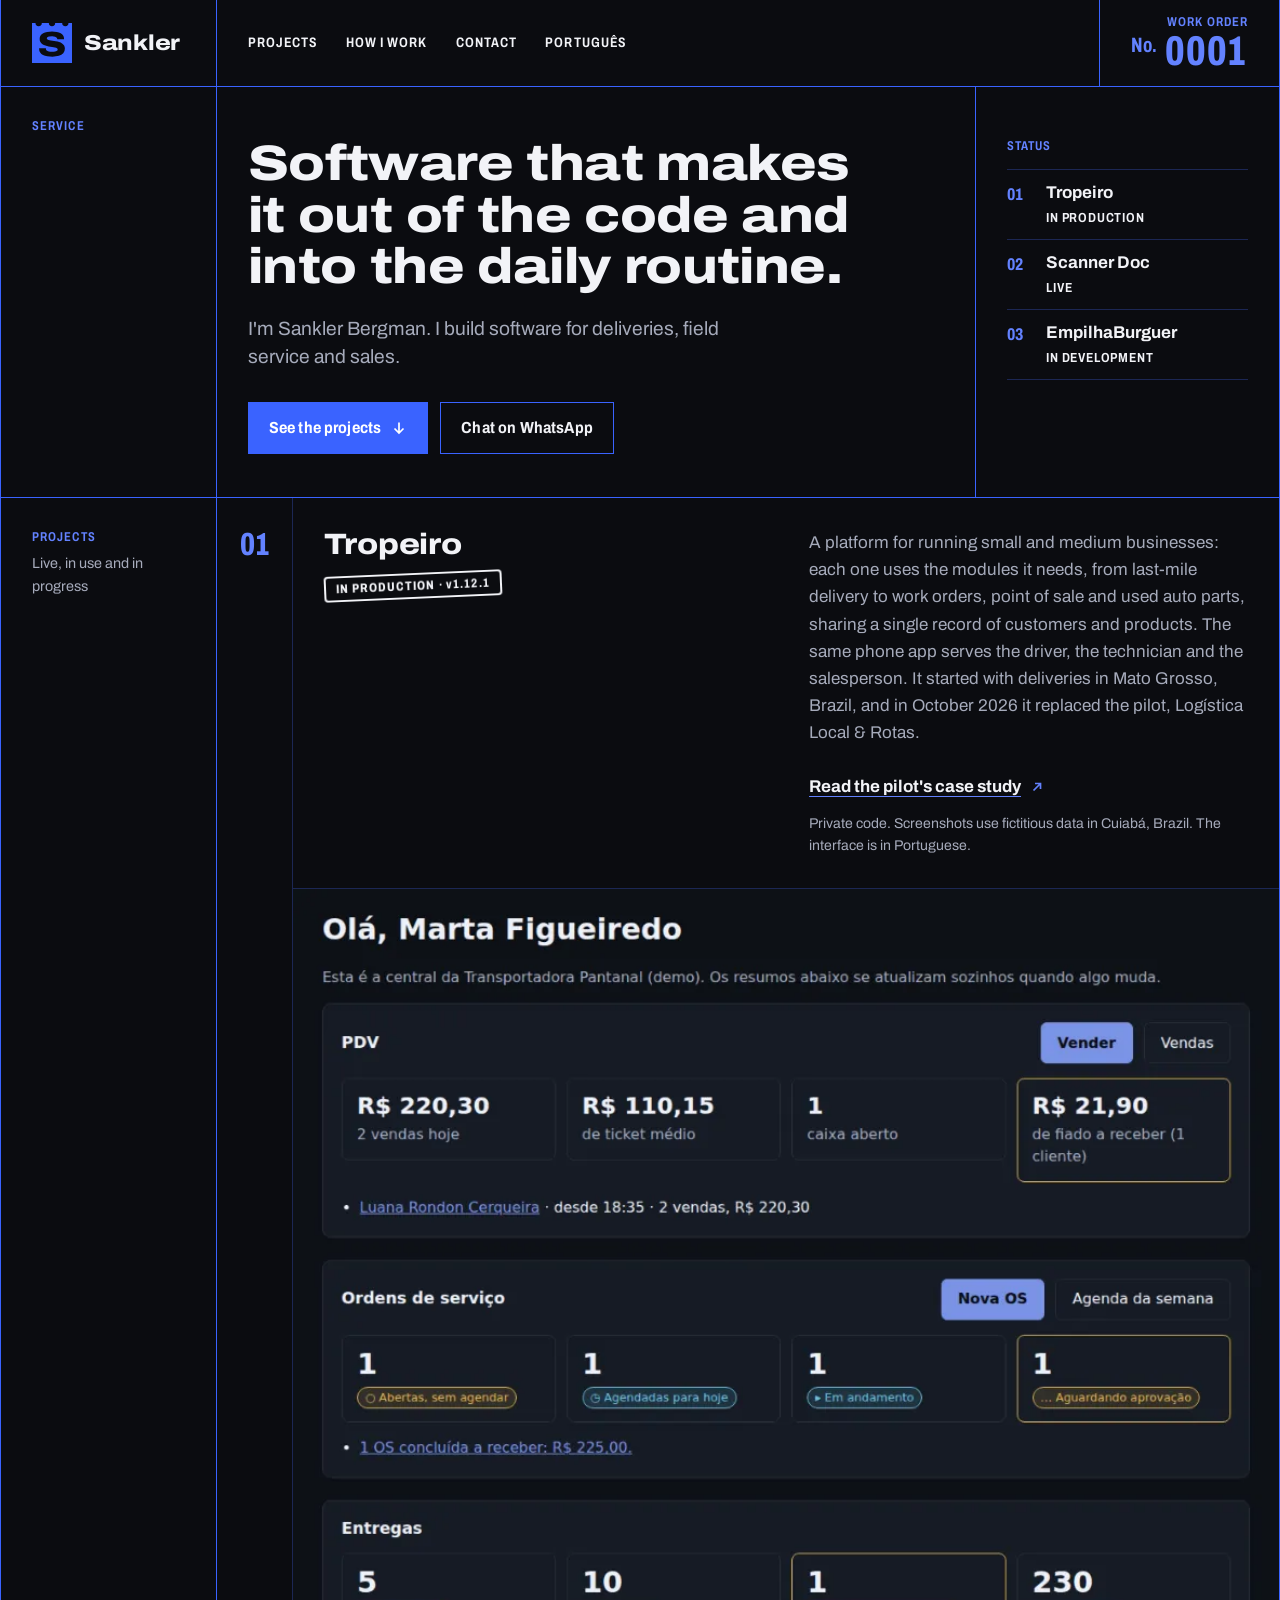
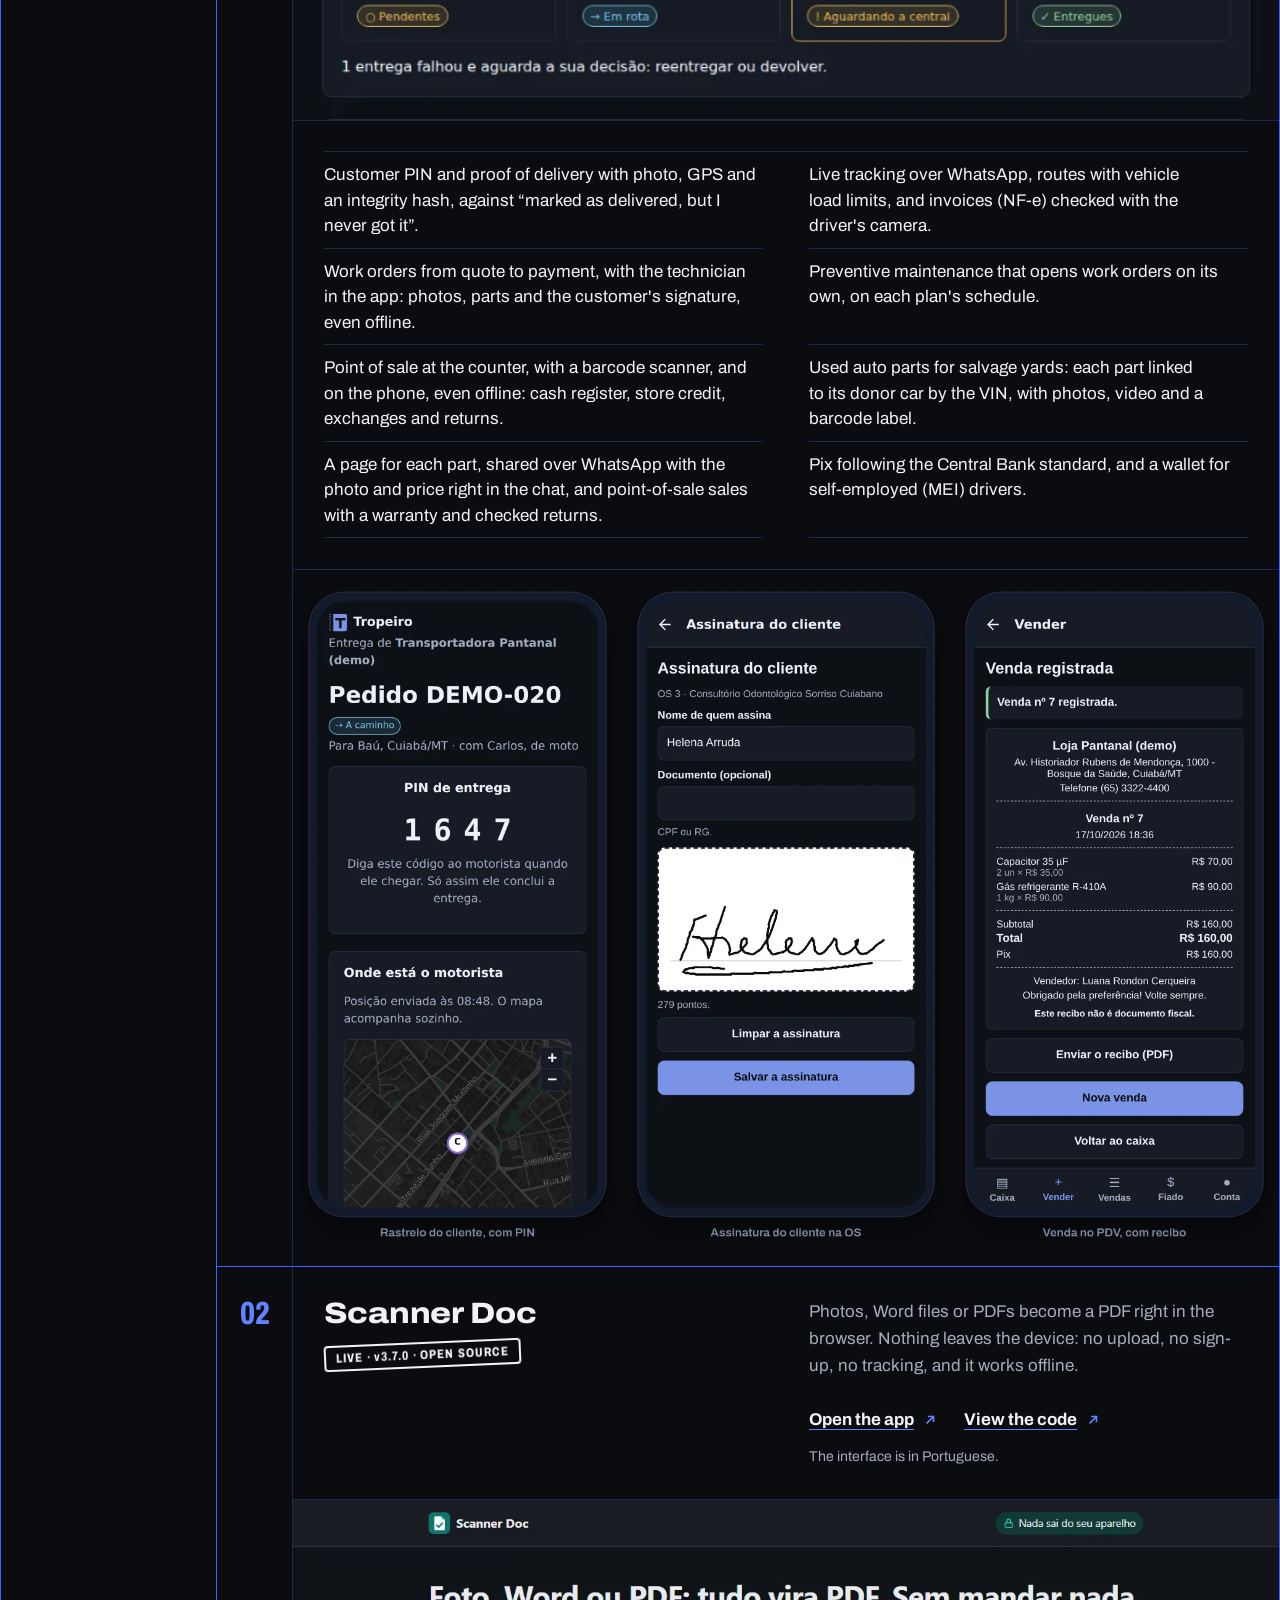
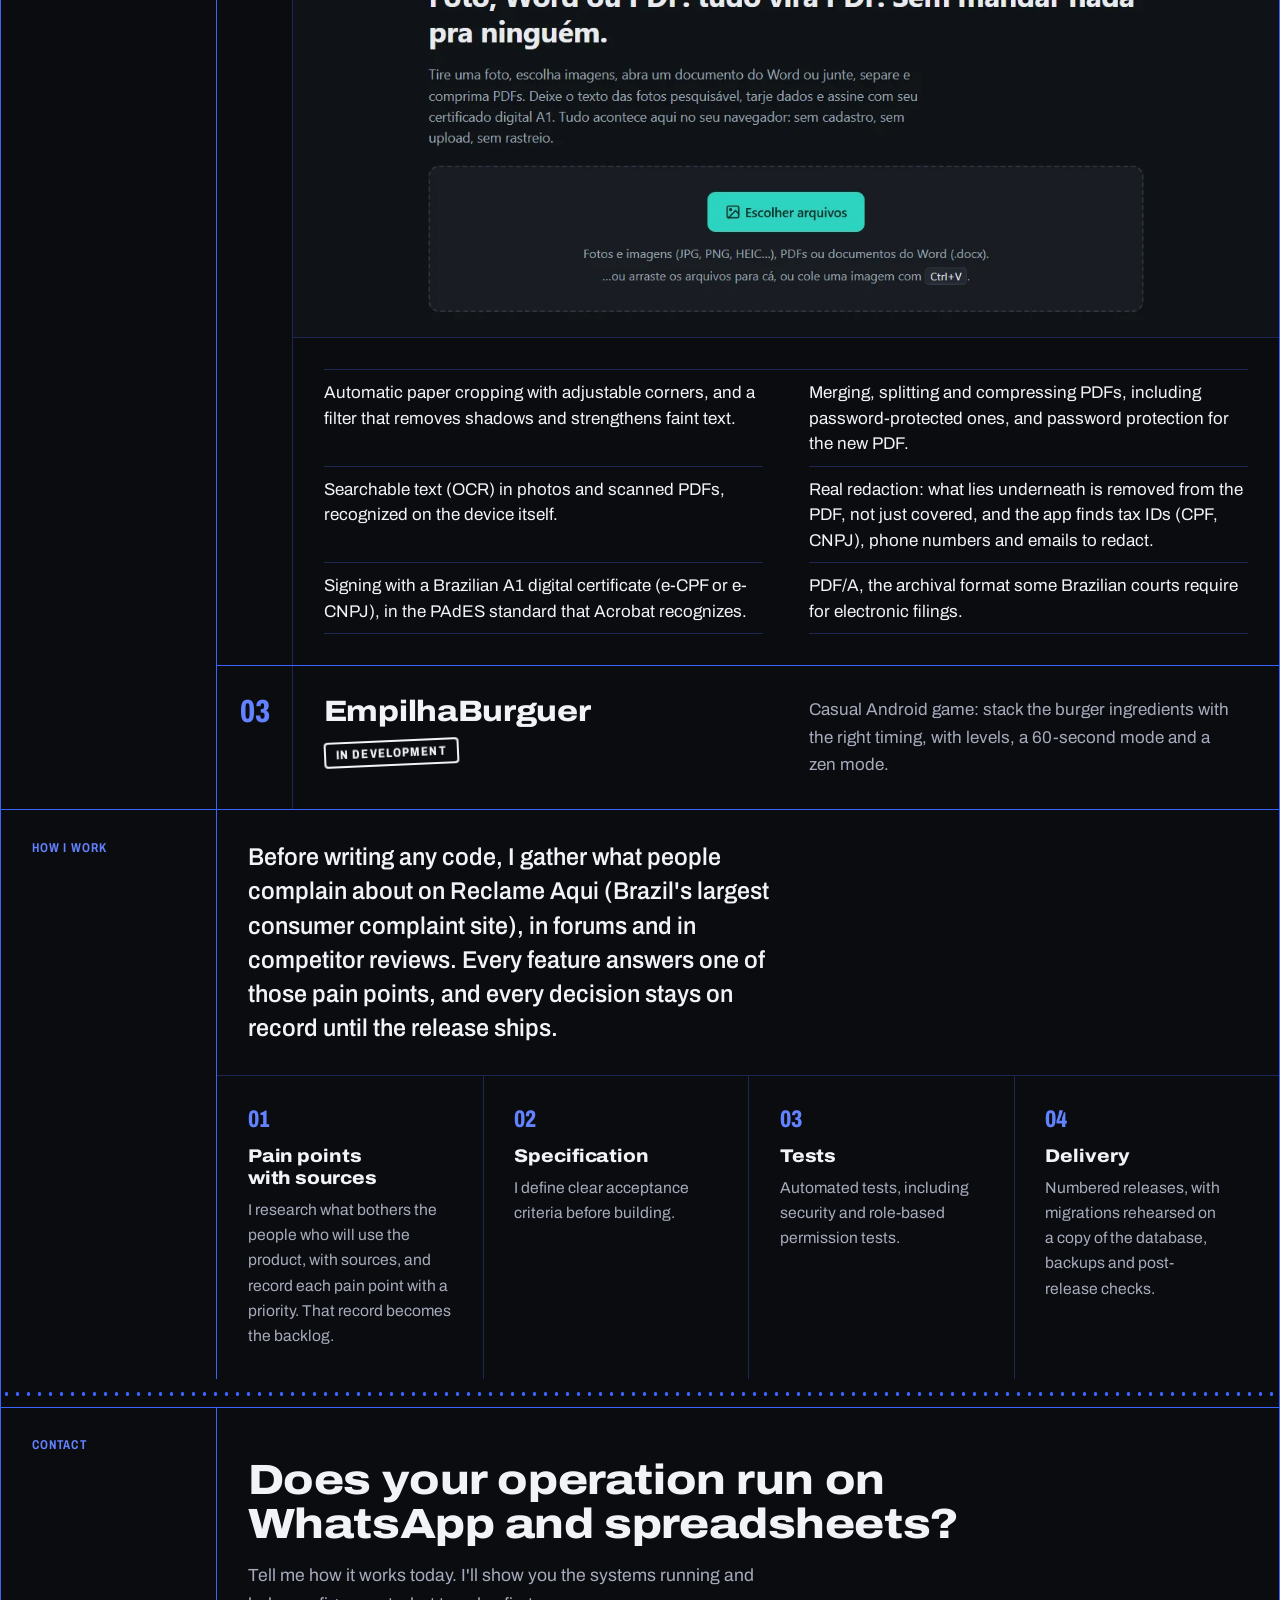
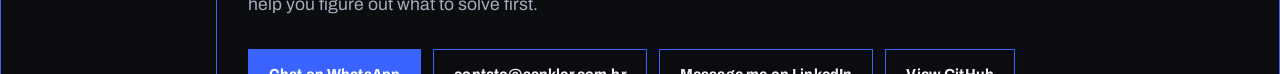
==== commit c0f7ce76: "feat: contato pelo WhatsApp no topo e no canhoto (#13) (v1.10.0) - O botão do topo passa a ser "Conv" ====
--- a/en/index.html
+++ b/en/index.html
@@ -54,7 +54,7 @@
             <p class="lead">I'm Sankler Bergman. I build software for deliveries, field service and sales.</p>
             <div class="actions">
               <a class="btn btn-primary" href="#projects">See the projects <span class="icon icon-down" aria-hidden="true"></span></a>
-              <a class="btn" href="mailto:contato@sankler.com.br?subject=Contact%20from%20the%20website&amp;body=Company%3A%20%0D%0AWhat%20you%20do%3A%20%0D%0AHow%20you%20run%20operations%20today%3A%20%0D%0A">contato@sankler.com.br</a>
+              <a class="btn" href="https://wa.me/5565996793950?text=Hi%20Sankler%21%20I%20saw%20your%20website%20and%20would%20like%20to%20talk%20about%20a%20system%20for%20my%20company.">Chat on WhatsApp</a>
             </div>
           </div>
           <nav class="index" aria-labelledby="title-status">
@@ -192,7 +192,8 @@
           <h2 class="contact-q" id="title-contact">Does your operation run on WhatsApp and spreadsheets?</h2>
           <p class="contact-text">Tell me how it works today. I'll show you the systems running and help you figure out what to solve first.</p>
           <div class="actions">
-            <a class="btn btn-primary" href="mailto:contato@sankler.com.br?subject=Contact%20from%20the%20website&amp;body=Company%3A%20%0D%0AWhat%20you%20do%3A%20%0D%0AHow%20you%20run%20operations%20today%3A%20%0D%0A">contato@sankler.com.br</a>
+            <a class="btn btn-primary" href="https://wa.me/5565996793950?text=Hi%20Sankler%21%20I%20saw%20your%20website%20and%20would%20like%20to%20talk%20about%20a%20system%20for%20my%20company.">Chat on WhatsApp</a>
+            <a class="btn" href="mailto:contato@sankler.com.br?subject=Contact%20from%20the%20website&amp;body=Company%3A%20%0D%0AWhat%20you%20do%3A%20%0D%0AHow%20you%20run%20operations%20today%3A%20%0D%0A">contato@sankler.com.br</a>
             <a class="btn" href="https://www.linkedin.com/in/sankler-bergman-64962511b/">Message me on LinkedIn</a>
             <a class="btn" href="https://github.com/sanklerbergman">View GitHub</a>
           </div>
@@ -203,7 +204,7 @@
 
     <footer class="row foot">
       <div class="row-label"><p>© 2026 <span>Sankler Bergman</span></p></div>
-      <div class="foot-text"><p>No cookies. Visits counted by Cloudflare Web Analytics.</p><p class="version">v1.9.1</p></div>
+      <div class="foot-text"><p>No cookies. Visits counted by Cloudflare Web Analytics.</p><p class="version">v1.10.0</p></div>
     </footer>
   </div>
   <!-- Cloudflare Web Analytics --><script type='module' src='https://static.cloudflareinsights.com/beacon.min.js' data-cf-beacon='{"token": "7807c7852e47422086e274342e7d65ed"}'></script><!-- End Cloudflare Web Analytics -->
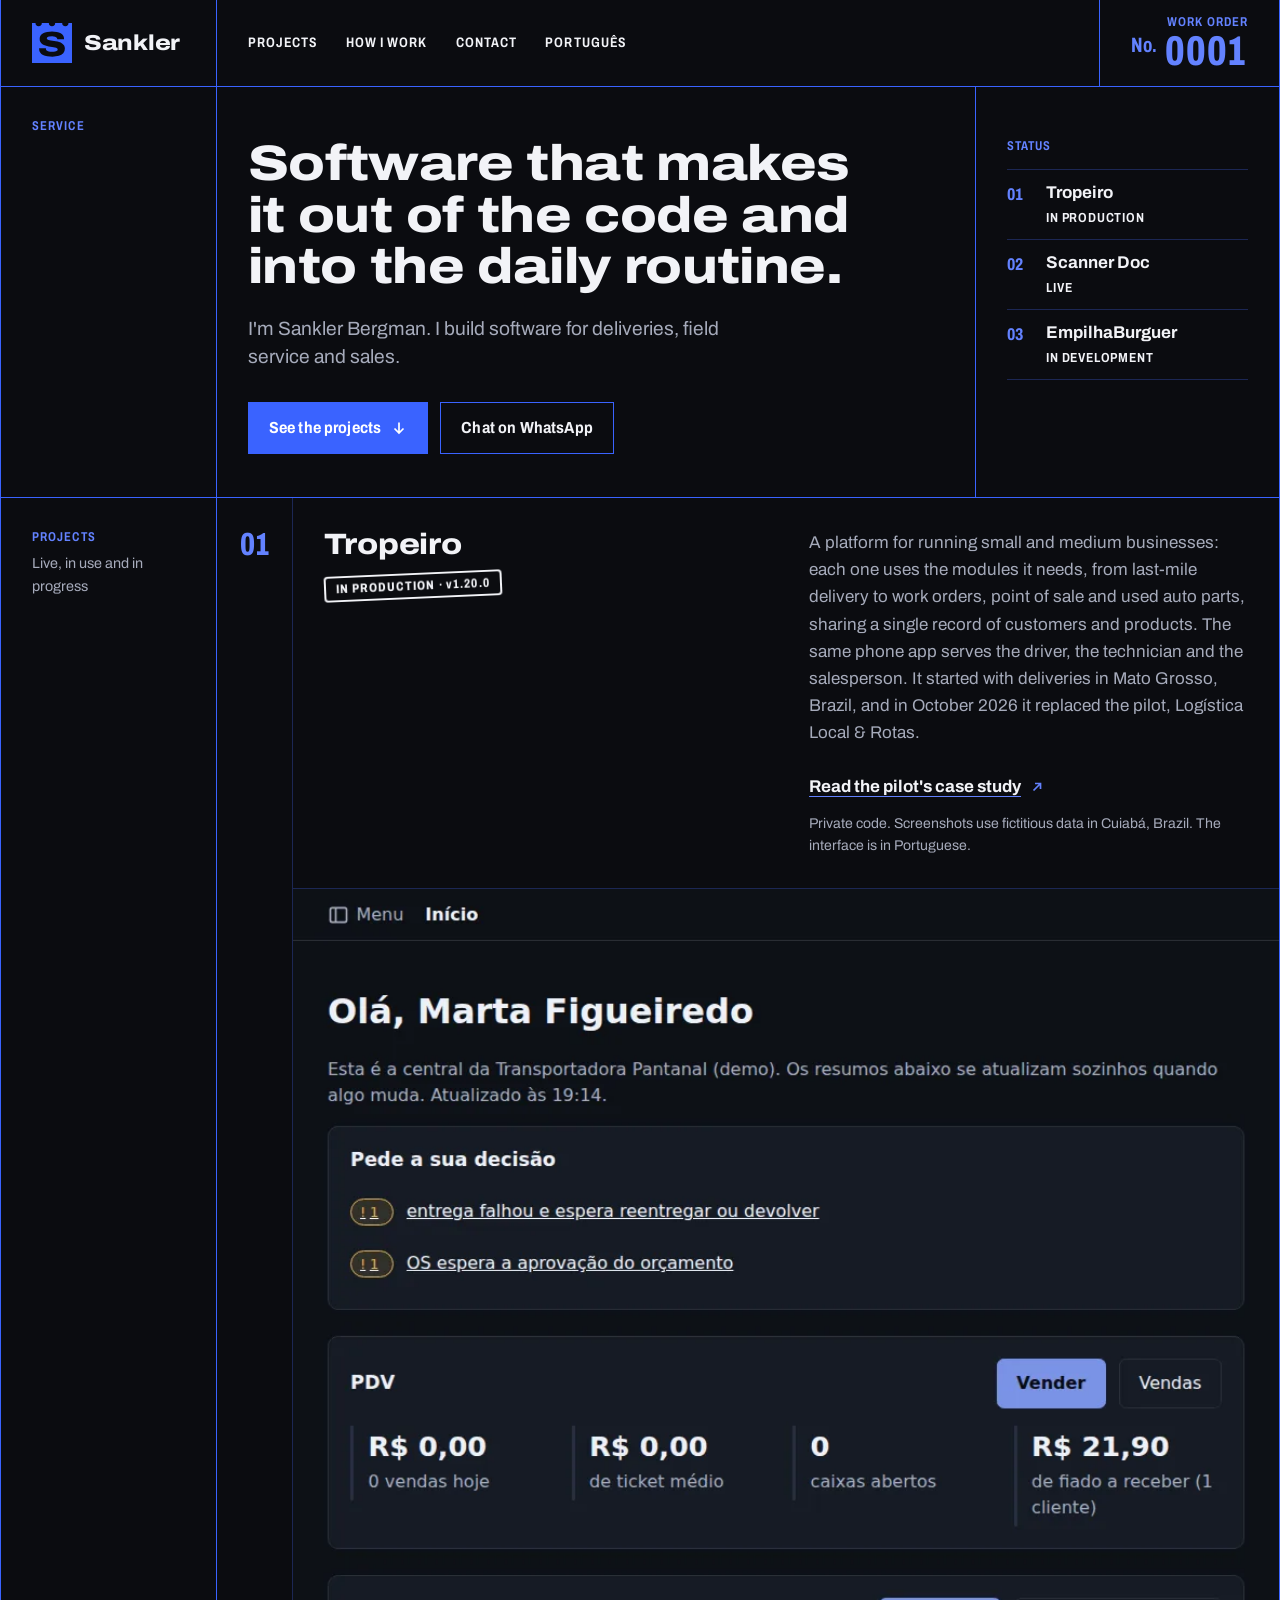
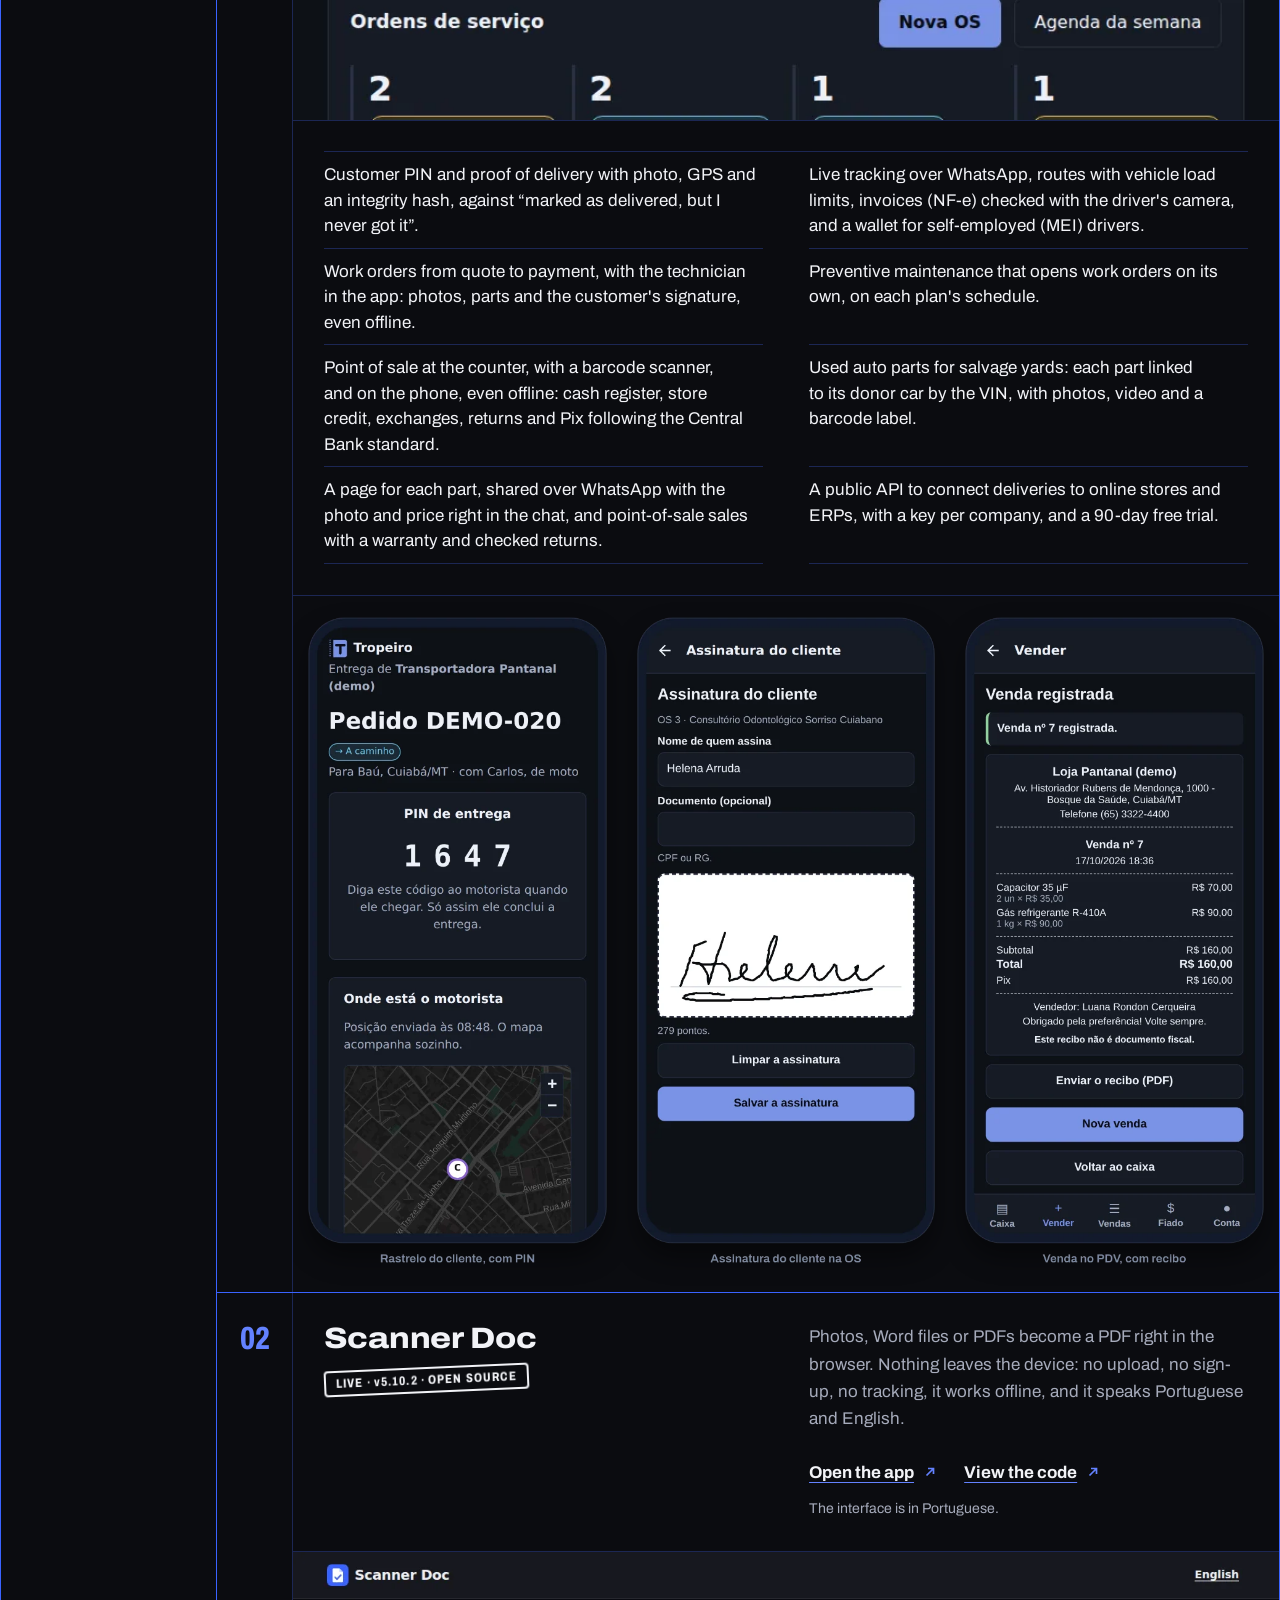
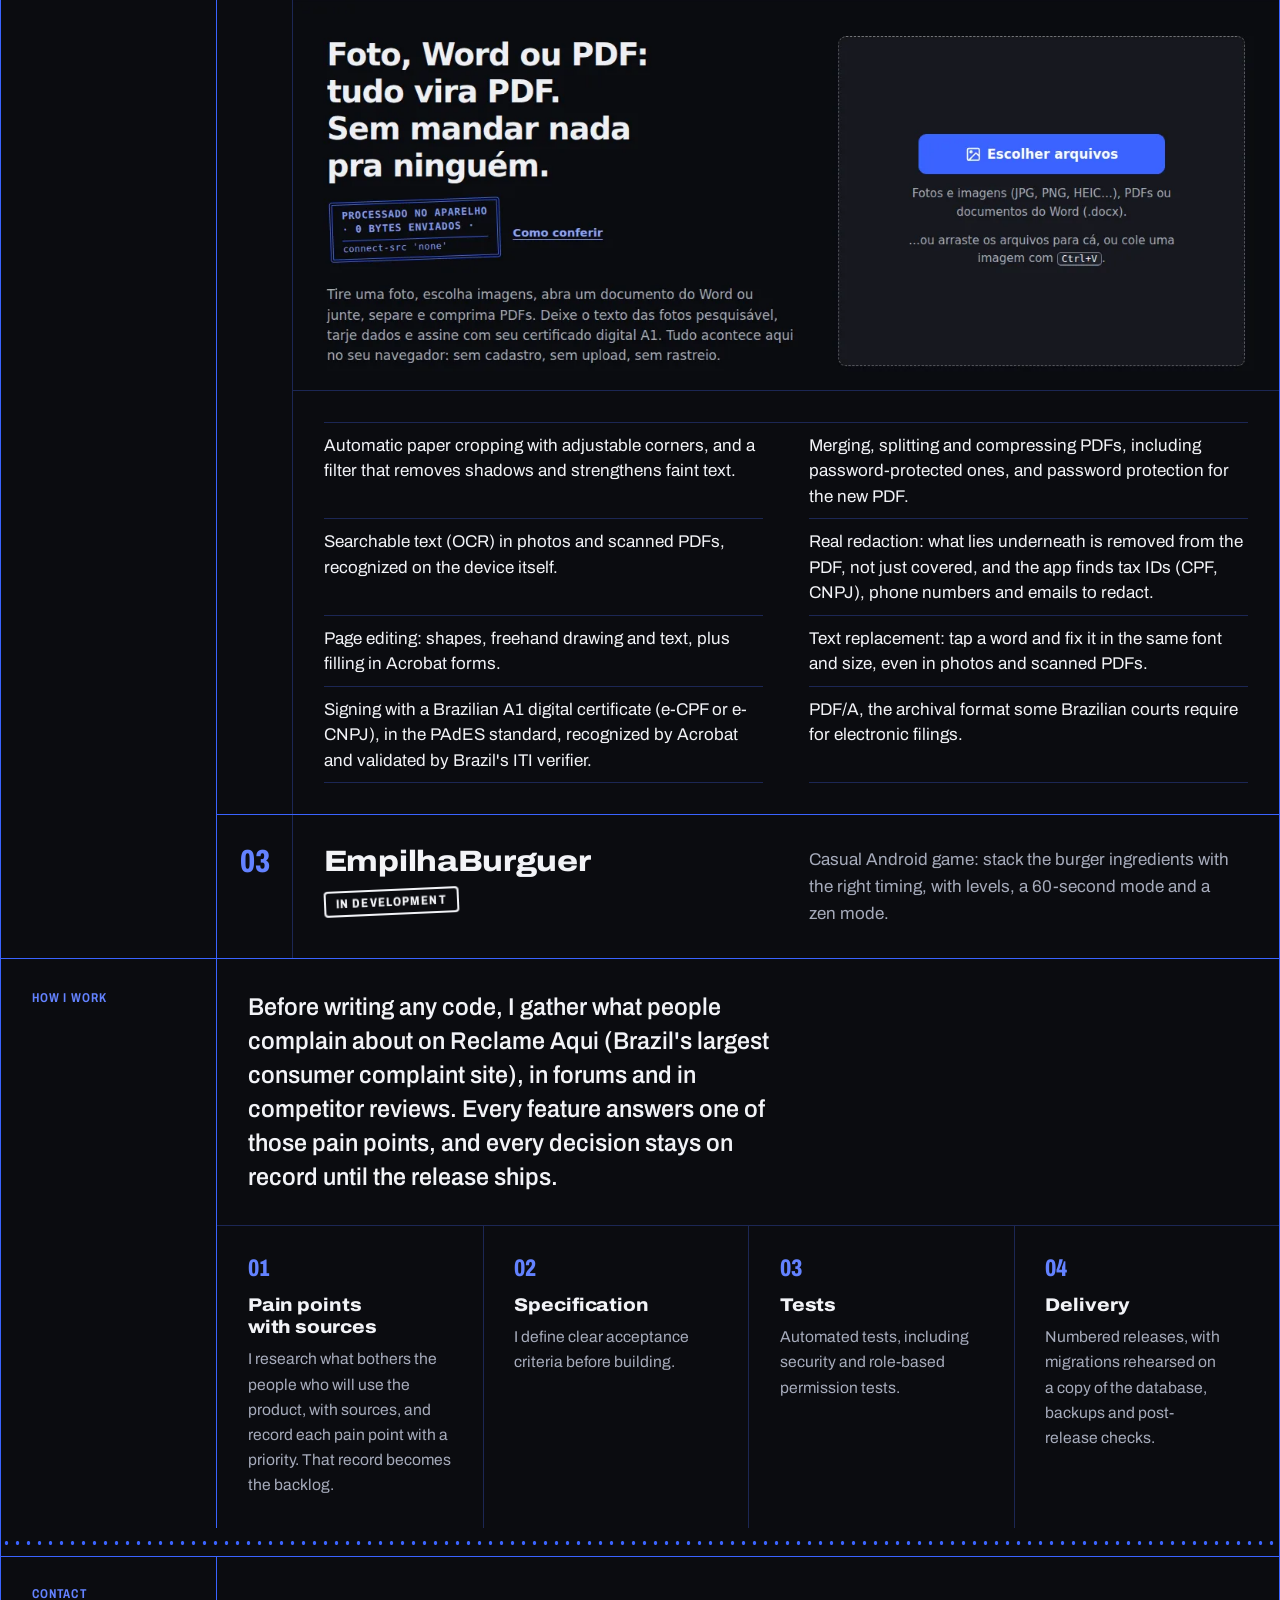
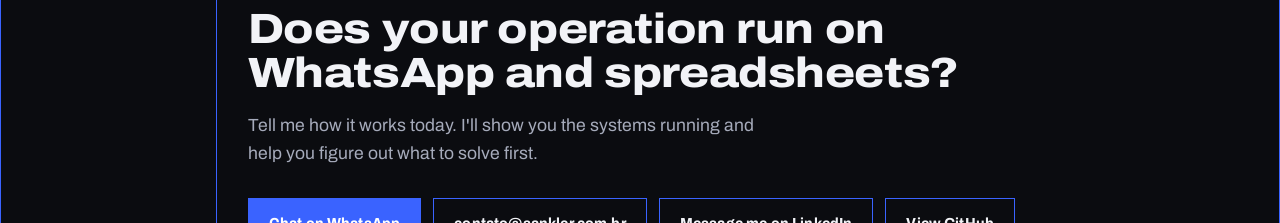
==== commit 35d34025: "feat: Tropeiro 1.20.0 e Scanner Doc 5.10.2, com telas novas (v1.11.0) - Tropeiro: selo na v1.20.0, a" ====
--- a/en/index.html
+++ b/en/index.html
@@ -81,7 +81,7 @@
             <div class="item-body item-intro">
               <div class="item-head">
                 <h3 id="title-tropeiro">Tropeiro</h3>
-                <p class="stamp">In production · <span class="ver">v1.12.1</span></p>
+                <p class="stamp">In production · <span class="ver">v1.20.0</span></p>
               </div>
               <div class="item-text">
                 <p>A platform for running small and medium businesses: each one uses the modules it needs, from last-mile delivery to work orders, point of sale and used auto parts, sharing a single record of customers and products. The same phone app serves the driver, the technician and the salesperson. It started with deliveries in Mato Grosso, Brazil, and in October 2026 it replaced the pilot, Logística Local &amp; Rotas.</p>
@@ -92,19 +92,19 @@
             <figure class="item-media">
               <picture>
                 <source media="(max-width: 760px)" srcset="../assets/img/painel-inicio-escuro-celular.webp" width="912" height="768">
-                <img src="../assets/img/painel-inicio-escuro.webp" width="1440" height="900" alt="Tropeiro's dashboard home, with live summaries of the company's point of sale, work orders and deliveries" fetchpriority="high">
+                <img src="../assets/img/painel-inicio-escuro.webp" width="1440" height="900" alt="Tropeiro's dashboard home, with side navigation by area, the items awaiting a decision and live summaries of the point of sale and work orders" fetchpriority="high">
               </picture>
             </figure>
             <div class="item-body item-more">
               <ul class="lines">
                 <li>Customer PIN and proof of delivery with photo, GPS and an integrity hash, against “marked as delivered, but I never got it”.</li>
-                <li>Live tracking over WhatsApp, routes with vehicle load limits, and invoices (NF-e) checked with the driver's camera.</li>
+                <li>Live tracking over WhatsApp, routes with vehicle load limits, invoices (NF-e) checked with the driver's camera, and a wallet for self-employed (MEI) drivers.</li>
                 <li>Work orders from quote to payment, with the technician in the app: photos, parts and the customer's signature, even offline.</li>
                 <li>Preventive maintenance that opens work orders on its own, on each plan's schedule.</li>
-                <li>Point of sale at the counter, with a barcode scanner, and on the phone, even offline: cash register, store credit, exchanges and returns.</li>
+                <li>Point of sale at the counter, with a barcode scanner, and on the phone, even offline: cash register, store credit, exchanges, returns and Pix following the Central Bank standard.</li>
                 <li>Used auto parts for salvage yards: each part linked to its donor car by the VIN, with photos, video and a barcode label.</li>
                 <li>A page for each part, shared over WhatsApp with the photo and price right in the chat, and point-of-sale sales with a warranty and checked returns.</li>
-                <li>Pix following the Central Bank standard, and a wallet for self-employed (MEI) drivers.</li>
+                <li>A public API to connect deliveries to online stores and ERPs, with a key per company, and a 90-day free trial.</li>
               </ul>
             </div>
             <figure class="item-media-end phones" tabindex="0" role="region" aria-label="Phone app screens">
@@ -119,10 +119,10 @@
             <div class="item-body item-intro">
               <div class="item-head">
                 <h3 id="title-scanner">Scanner Doc</h3>
-                <p class="stamp">Live · <span class="ver">v3.7.0</span> · open source</p>
+                <p class="stamp">Live · <span class="ver">v5.10.2</span> · open source</p>
               </div>
               <div class="item-text">
-                <p>Photos, Word files or PDFs become a PDF right in the browser. Nothing leaves the device: no upload, no sign-up, no tracking, and it works offline.</p>
+                <p>Photos, Word files or PDFs become a PDF right in the browser. Nothing leaves the device: no upload, no sign-up, no tracking, it works offline, and it speaks Portuguese and English.</p>
                 <p class="links">
                   <a class="go" href="https://scanner.sankler.com.br/">Open the app</a>
                   <a class="go" href="https://github.com/sanklerbergman/doc-scanner-pdf-engine">View the code</a>
@@ -133,7 +133,7 @@
             <figure class="item-media crop-top">
               <picture>
                 <source media="(max-width: 760px)" srcset="../assets/img/scanner-escuro-celular.webp" width="912" height="1372">
-                <img src="../assets/img/scanner-escuro.webp" width="1280" height="800" loading="lazy" alt="Scanner Doc home screen: a button to choose photos, PDFs or Word files, and the promise that nothing leaves the device">
+                <img src="../assets/img/scanner-escuro.webp" width="1280" height="800" loading="lazy" alt="Scanner Doc home screen: a button to choose photos, PDFs or Word files, and a stamp reading “processed on the device, 0 bytes sent”">
               </picture>
             </figure>
             <div class="item-body item-more">
@@ -142,7 +142,9 @@
                 <li>Merging, splitting and compressing PDFs, including password-protected ones, and password protection for the new PDF.</li>
                 <li>Searchable text (OCR) in photos and scanned PDFs, recognized on the device itself.</li>
                 <li>Real redaction: what lies underneath is removed from the PDF, not just covered, and the app finds tax IDs (CPF, CNPJ), phone numbers and emails to redact.</li>
-                <li>Signing with a Brazilian A1 digital certificate (e-CPF or e-CNPJ), in the PAdES standard that Acrobat recognizes.</li>
+                <li>Page editing: shapes, freehand drawing and text, plus filling in Acrobat forms.</li>
+                <li>Text replacement: tap a word and fix it in the same font and size, even in photos and scanned PDFs.</li>
+                <li>Signing with a Brazilian A1 digital certificate (e-CPF or e-CNPJ), in the PAdES standard, recognized by Acrobat and validated by Brazil's ITI verifier.</li>
                 <li>PDF/A, the archival format some Brazilian courts require for electronic filings.</li>
               </ul>
             </div>
@@ -204,7 +206,7 @@
 
     <footer class="row foot">
       <div class="row-label"><p>© 2026 <span>Sankler Bergman</span></p></div>
-      <div class="foot-text"><p>No cookies. Visits counted by Cloudflare Web Analytics.</p><p class="version">v1.10.0</p></div>
+      <div class="foot-text"><p>No cookies. Visits counted by Cloudflare Web Analytics.</p><p class="version">v1.11.0</p></div>
     </footer>
   </div>
   <!-- Cloudflare Web Analytics --><script type='module' src='https://static.cloudflareinsights.com/beacon.min.js' data-cf-beacon='{"token": "7807c7852e47422086e274342e7d65ed"}'></script><!-- End Cloudflare Web Analytics -->
